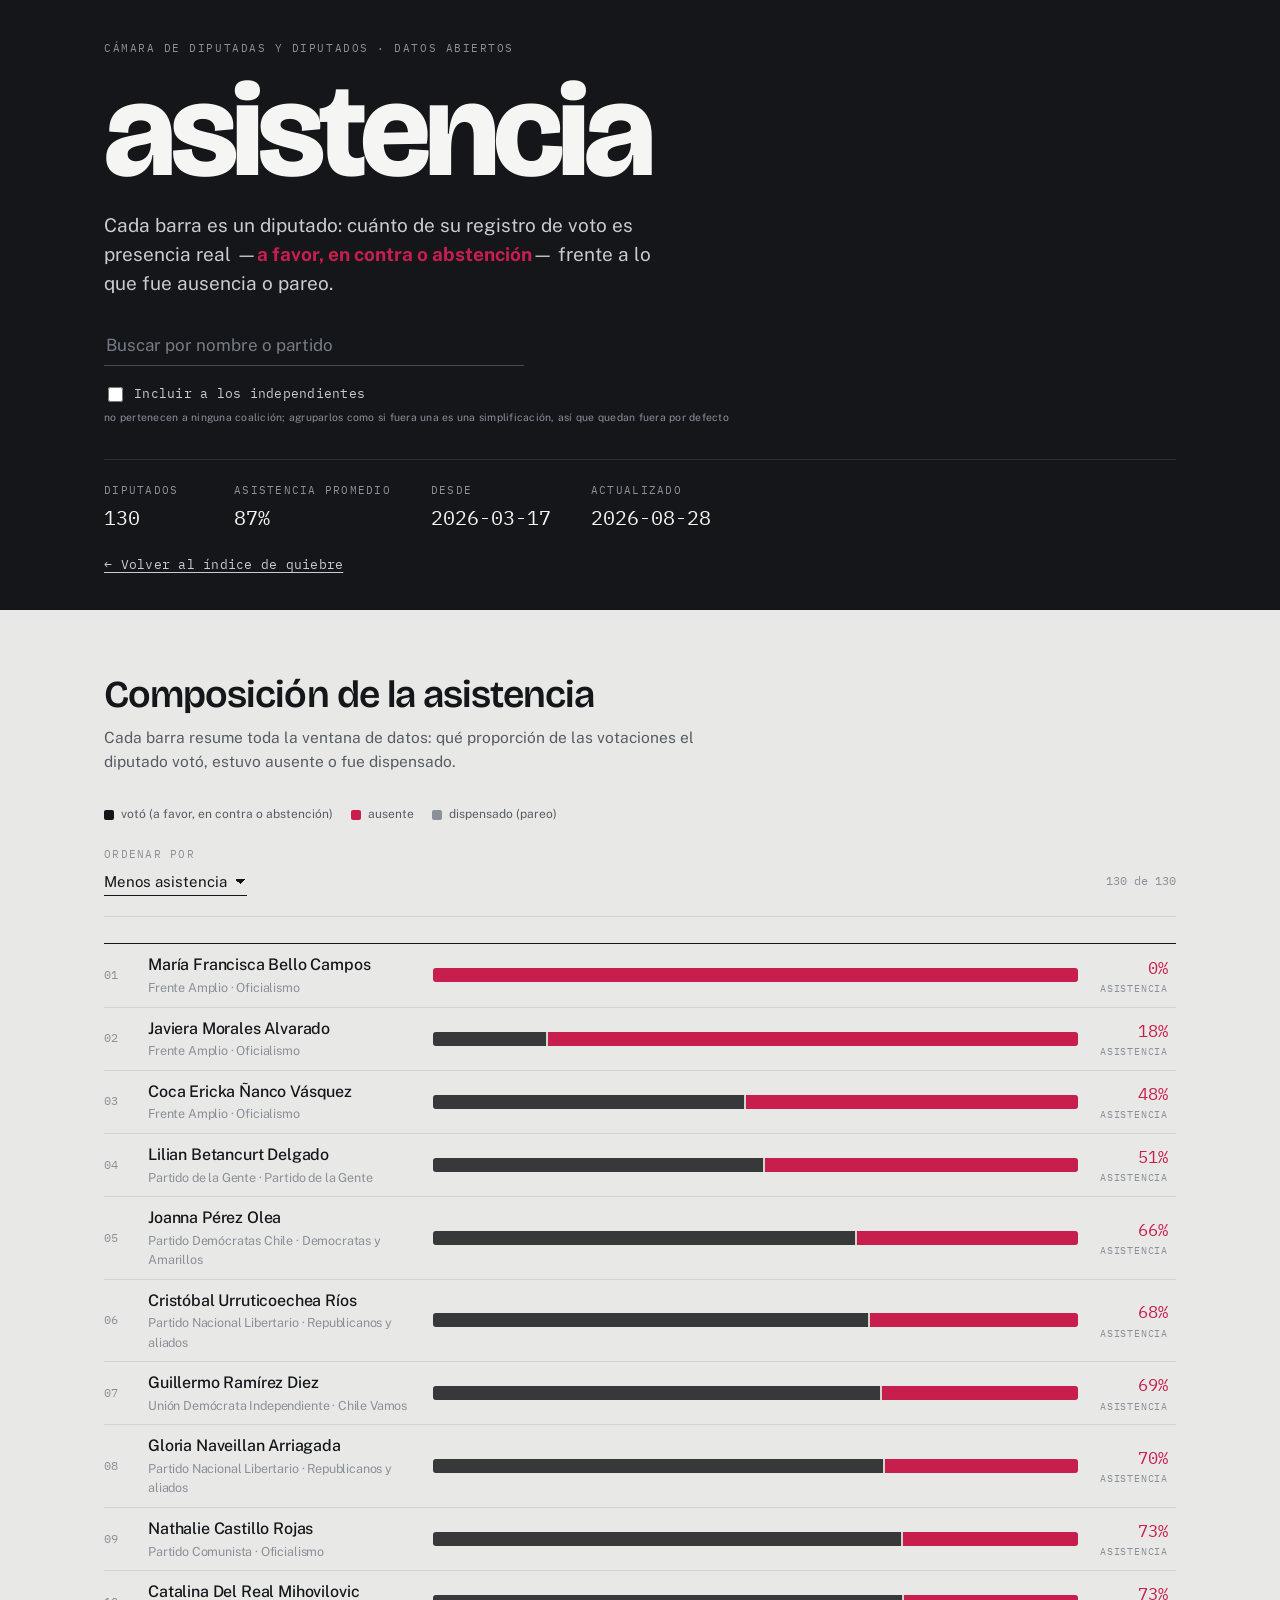
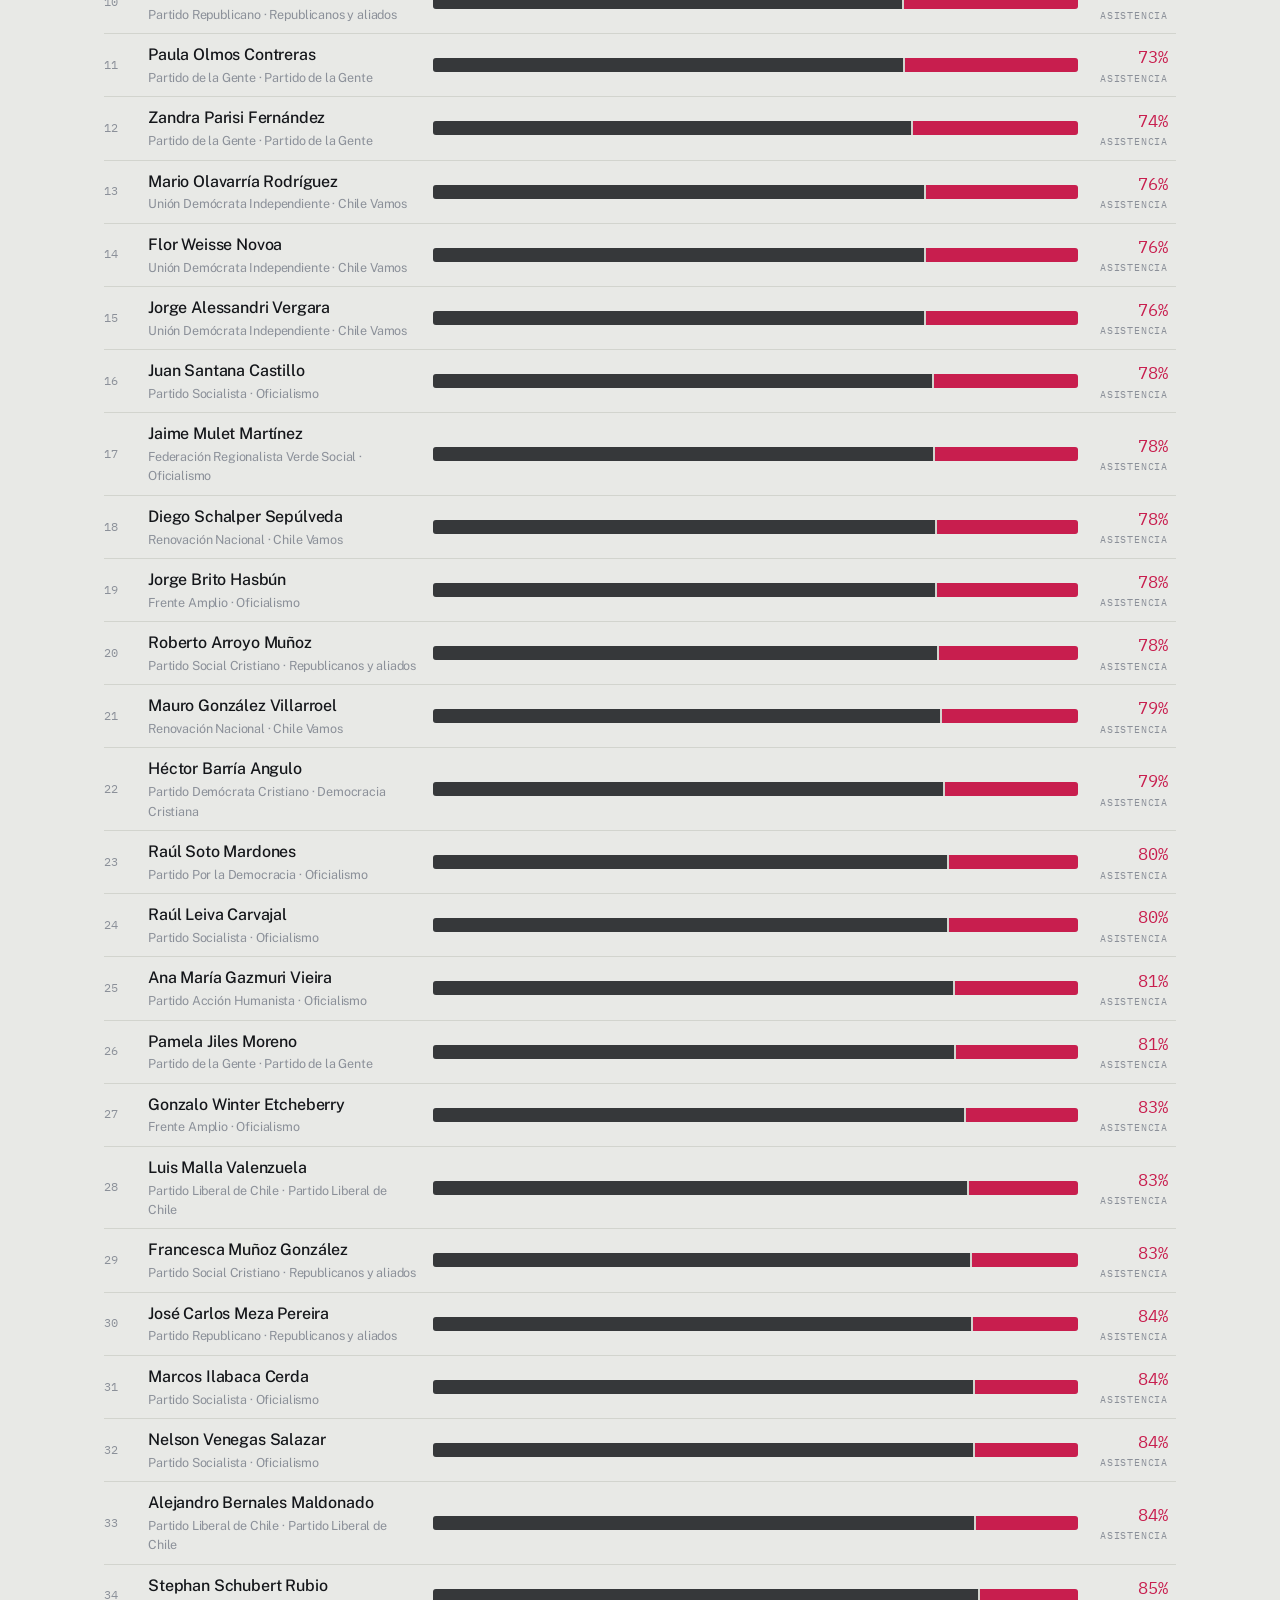
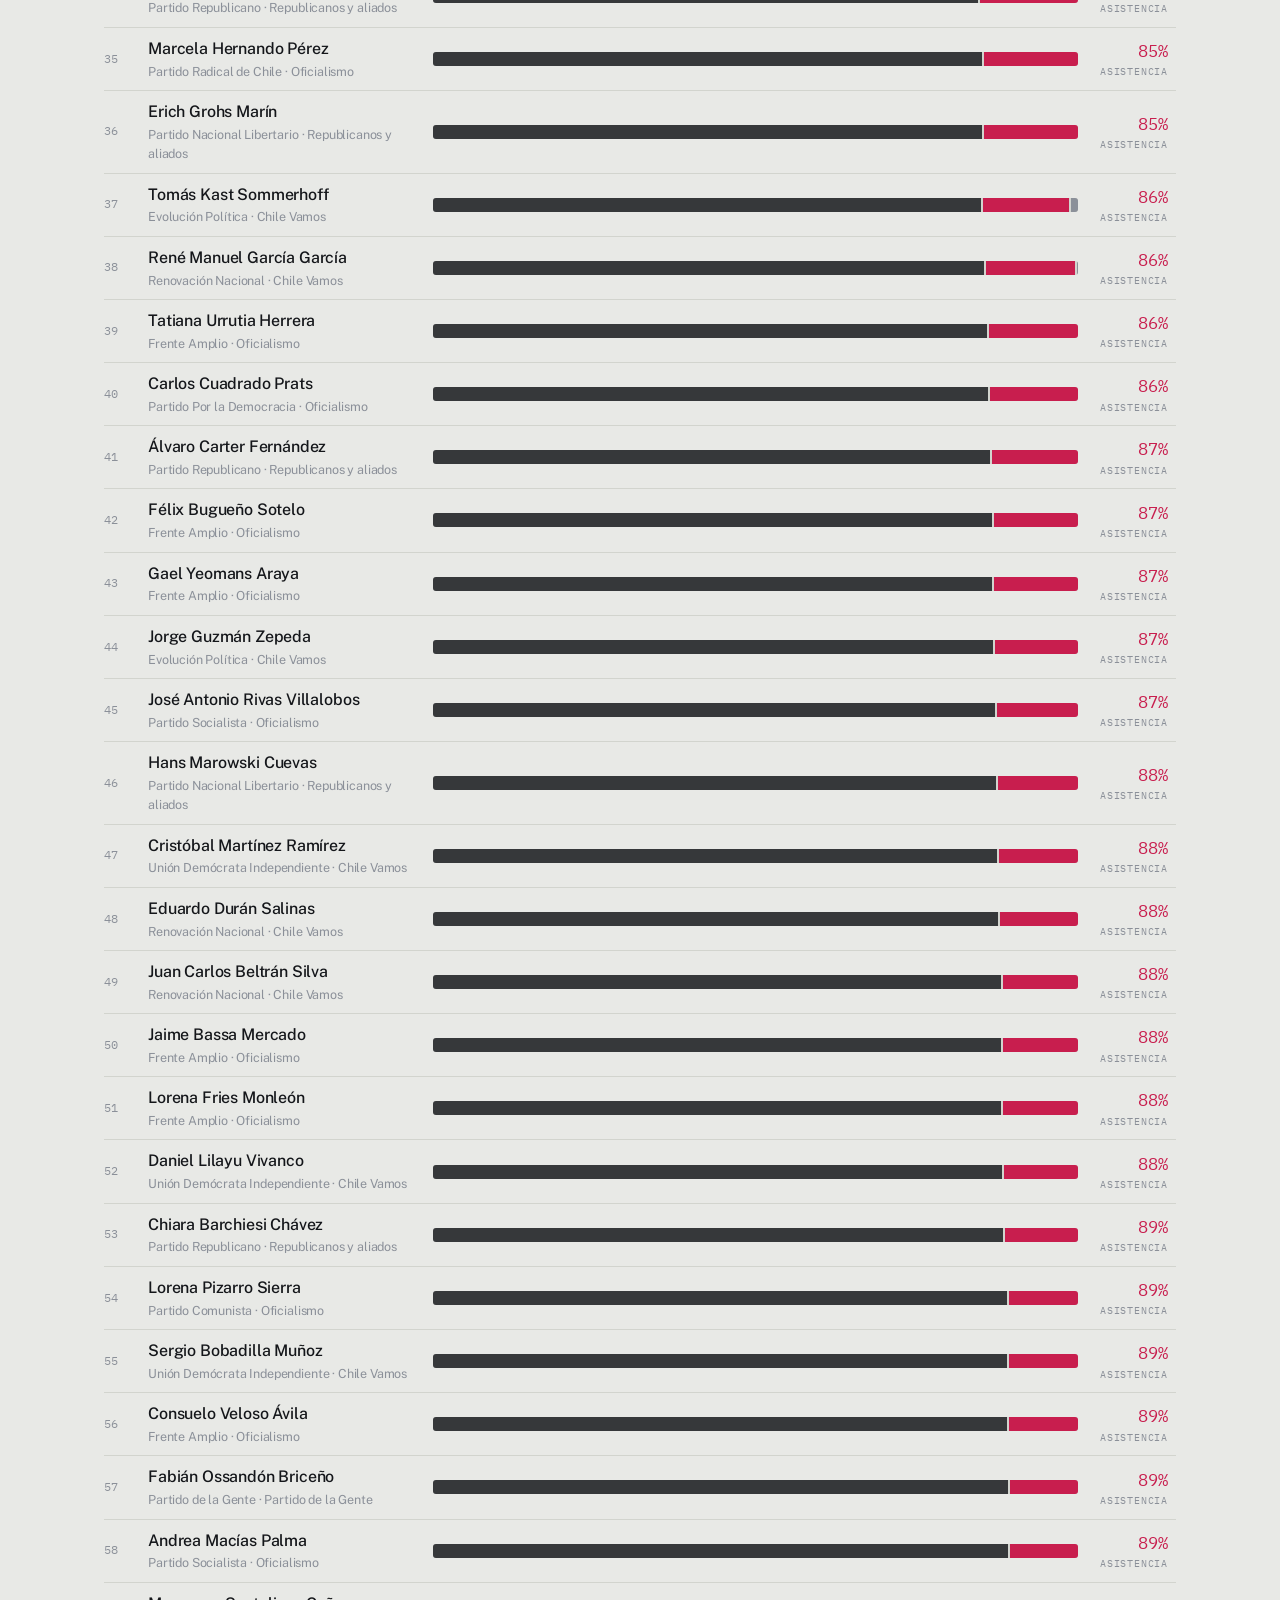
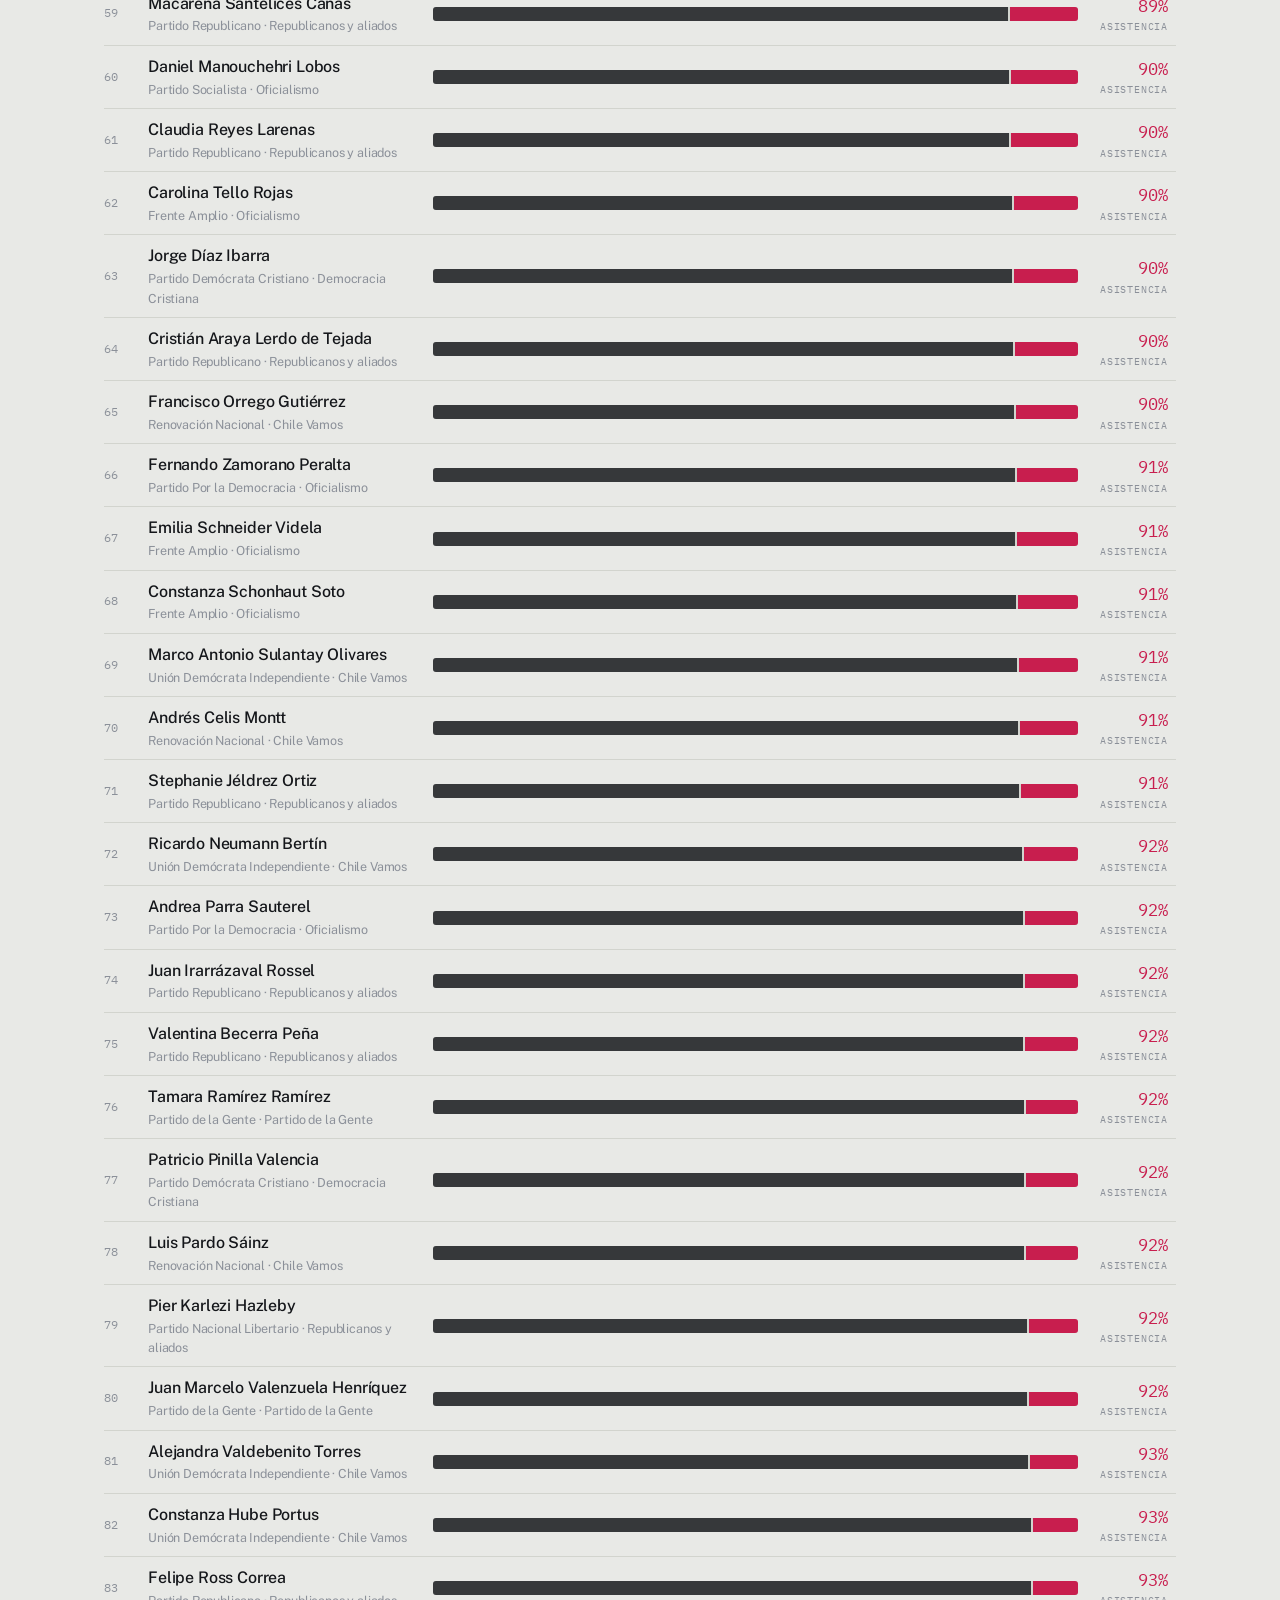
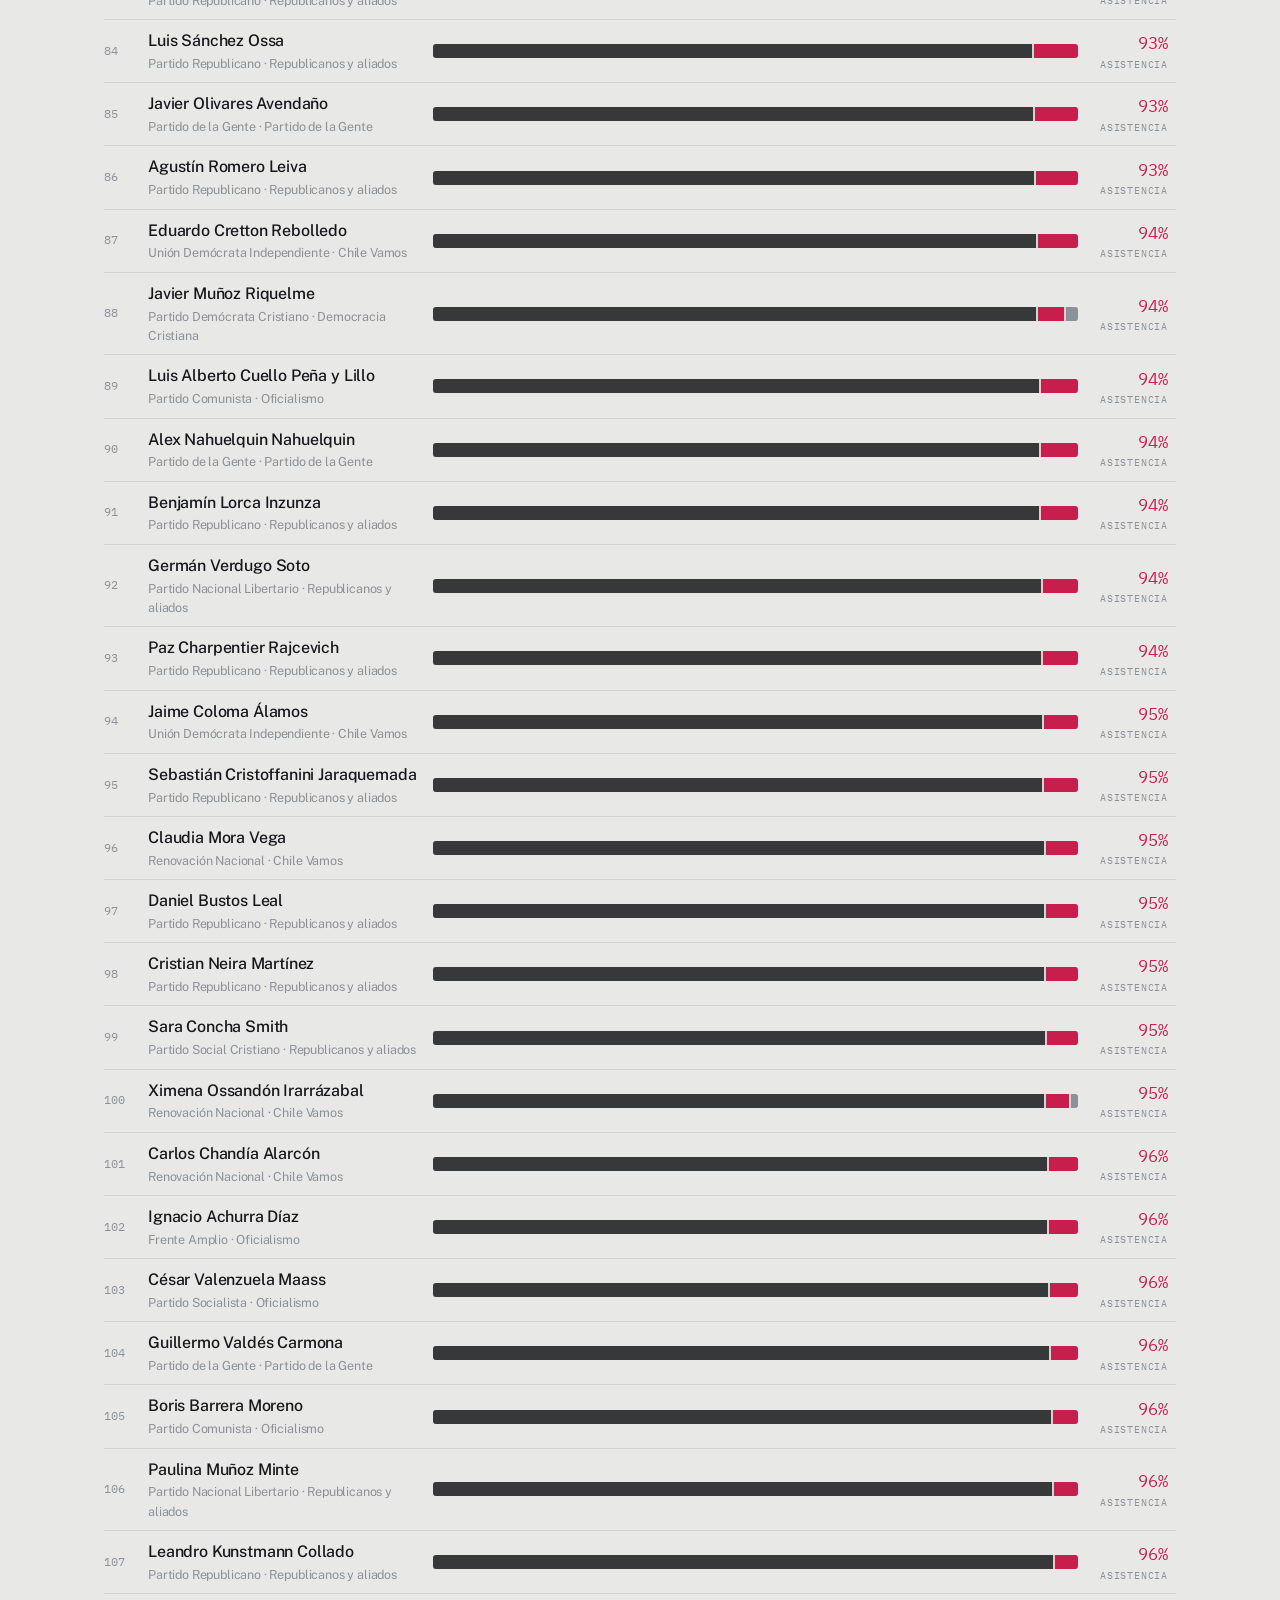
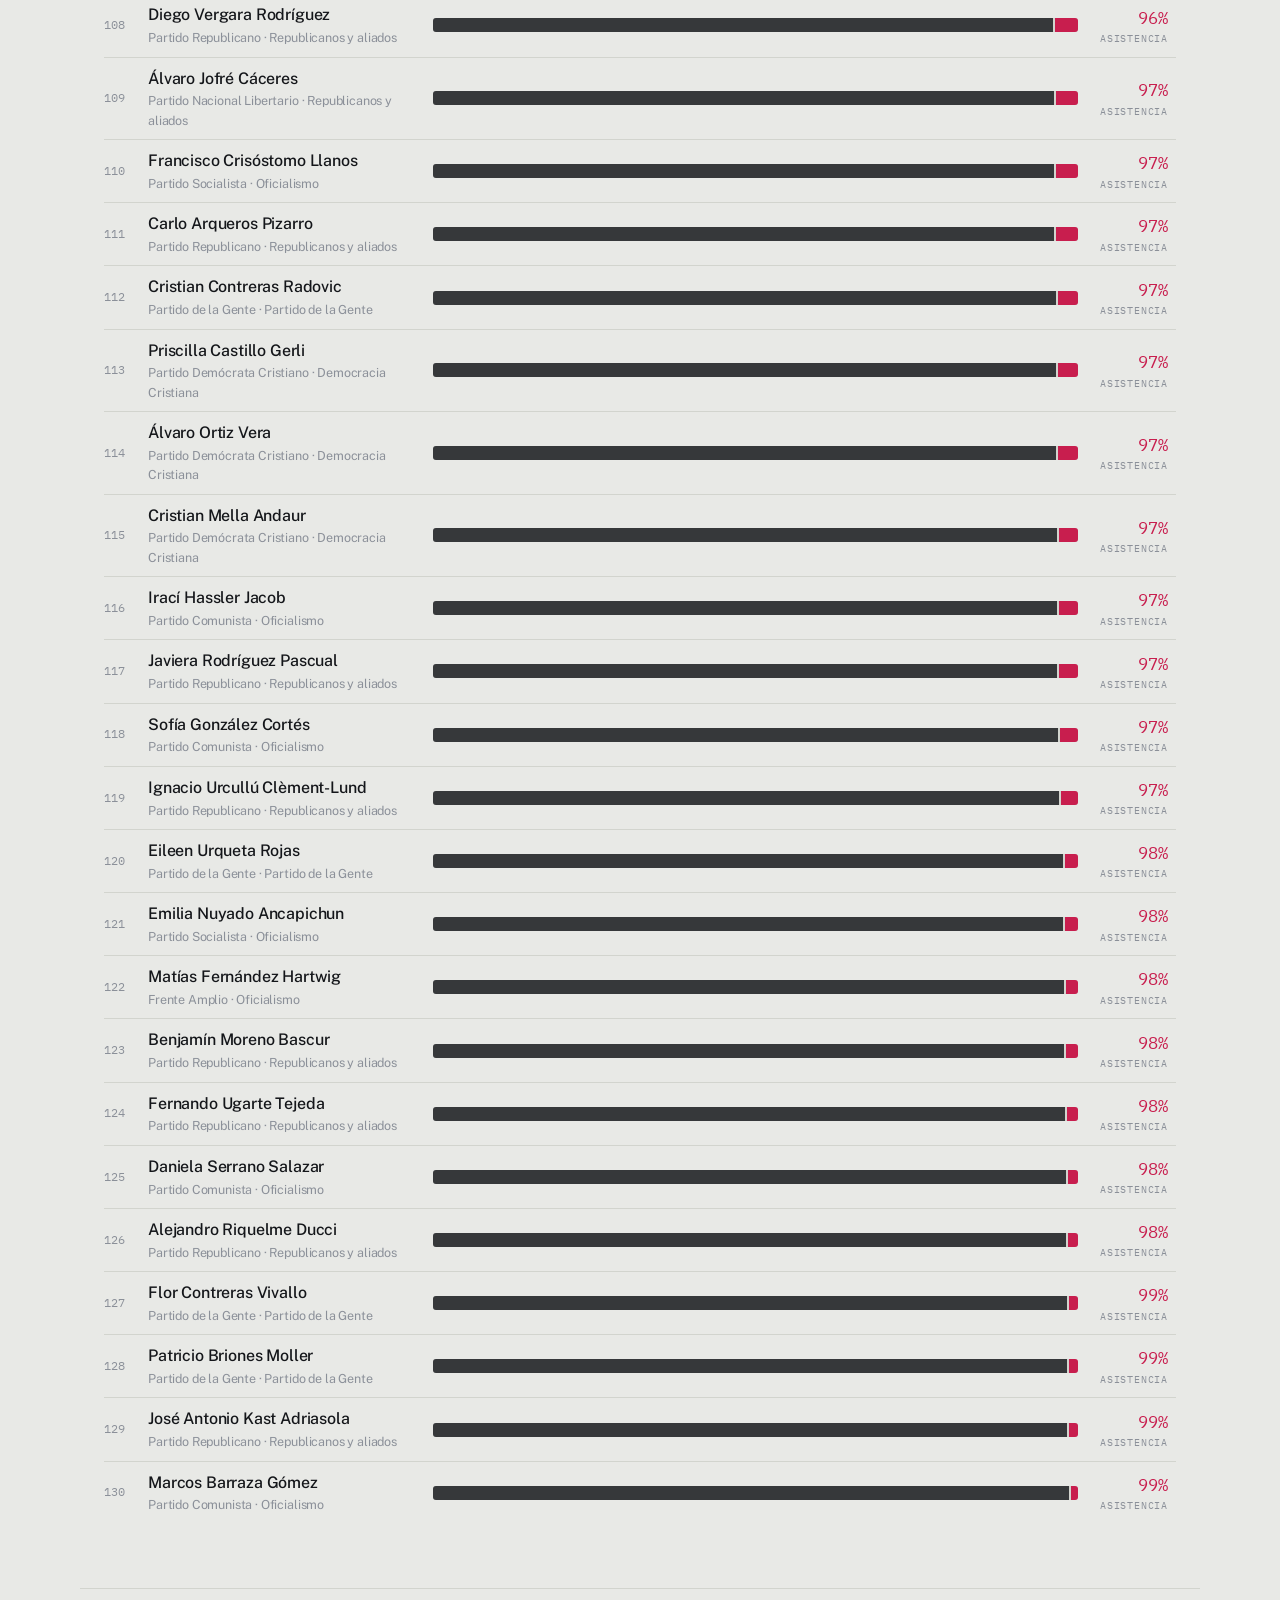
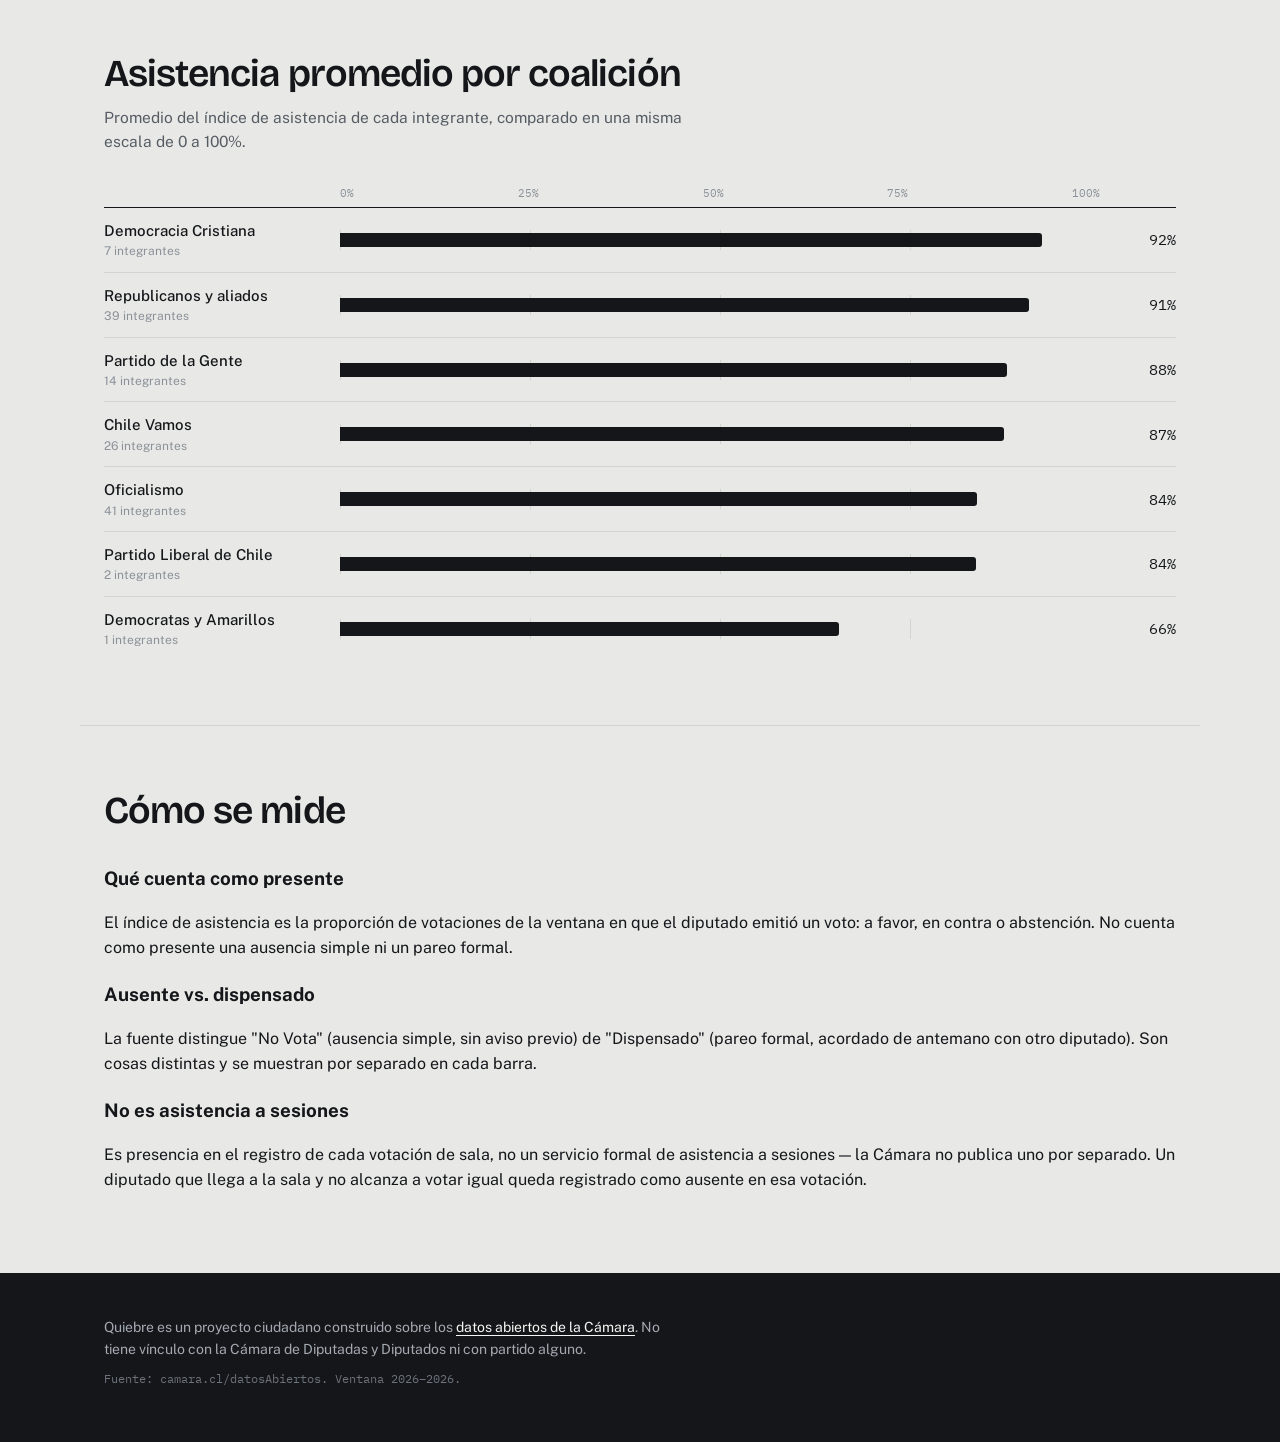
==== docs/asistencia.html @ 31456f3b "Mover la asistencia a su propia pagina, con graficos de barra El ranking y el comparativo de asisten" ====
<!doctype html>
<html lang="es-CL">
<head>
<meta charset="utf-8">
<meta name="viewport" content="width=device-width, initial-scale=1, viewport-fit=cover">
<title>Asistencia · Quiebre</title>
<meta name="description" content="Cuántas veces vota cada diputado de la Cámara de Diputadas y Diputados de Chile frente a cuántas está ausente o dispensado, y cómo se compara esa asistencia entre coaliciones.">
<link rel="preconnect" href="https://fonts.googleapis.com">
<link rel="preconnect" href="https://fonts.gstatic.com" crossorigin>
<link href="https://fonts.googleapis.com/css2?family=Bricolage+Grotesque:opsz,wght@12..96,600;12..96,800&family=Public+Sans:ital,wght@0,400;0,500;0,700;1,400&family=IBM+Plex+Mono:wght@400;500&display=swap" rel="stylesheet">
<link rel="stylesheet" href="styles.css">
</head>
<body>

<a class="saltar" href="#composicion">Saltar al detalle</a>

<header class="cabecera">
  <div class="envoltura">
    <p class="eyebrow">Cámara de Diputadas y Diputados · datos abiertos</p>
    <h1 class="marca">Asistencia</h1>
    <p class="tesis">Cada barra es un diputado: cuánto de su registro de voto es presencia real
      —<span class="resalte">a favor, en contra o abstención</span>— frente a lo que fue
      ausencia o pareo.</p>

    <div class="buscador">
      <label class="oculto" for="buscar">Buscar un diputado</label>
      <input id="buscar" type="search" placeholder="Buscar por nombre o partido" autocomplete="off">
    </div>

    <label class="incluir-independientes">
      <input type="checkbox" id="incluir-independientes">
      Incluir a los independientes
      <small>no pertenecen a ninguna coalición; agruparlos como si fuera una es una simplificación, así que quedan fuera por defecto</small>
    </label>

    <dl class="marcador" id="marcador"></dl>

    <p class="ver-tambien"><a href="index.html">← Volver al índice de quiebre</a></p>
  </div>
</header>

<main>
  <section class="envoltura seccion" id="composicion">
    <div class="titulo-seccion">
      <h2>Composición de la asistencia</h2>
      <p class="bajada" id="bajada-composicion"></p>
    </div>

    <p class="leyenda leyenda-cuadros">
      <span><i class="cuadro" style="background:var(--tinta)"></i> votó (a favor, en contra o abstención)</span>
      <span><i class="cuadro" style="background:var(--quiebre)"></i> ausente</span>
      <span><i class="cuadro" style="background:var(--tinta-3)"></i> dispensado (pareo)</span>
    </p>

    <div class="controles">
      <label>Ordenar por
        <select id="orden">
          <option value="asistencia-asc">Menos asistencia</option>
          <option value="asistencia-desc">Más asistencia</option>
          <option value="nombre">Nombre</option>
          <option value="coalicion">Coalición</option>
        </select>
      </label>
      <p class="conteo" id="conteo"></p>
    </div>

    <div class="stack-lista" id="stack-lista"></div>
  </section>

  <section class="envoltura seccion" id="coaliciones">
    <div class="titulo-seccion">
      <h2>Asistencia promedio por coalición</h2>
      <p class="bajada">Promedio del índice de asistencia de cada integrante, comparado en una
        misma escala de 0 a 100%.</p>
    </div>
    <div class="chart-comparativo" id="chart-coaliciones"></div>
  </section>

  <section class="envoltura seccion" id="metodo-asistencia">
    <div class="titulo-seccion">
      <h2>Cómo se mide</h2>
    </div>
    <div class="metodo-grilla">
      <article>
        <h3>Qué cuenta como presente</h3>
        <p>El índice de asistencia es la proporción de votaciones de la ventana en que el diputado
          emitió un voto: a favor, en contra o abstención. No cuenta como presente una ausencia
          simple ni un pareo formal.</p>
      </article>
      <article>
        <h3>Ausente vs. dispensado</h3>
        <p>La fuente distingue "No Vota" (ausencia simple, sin aviso previo) de "Dispensado"
          (pareo formal, acordado de antemano con otro diputado). Son cosas distintas y se
          muestran por separado en cada barra.</p>
      </article>
      <article>
        <h3>No es asistencia a sesiones</h3>
        <p>Es presencia en el registro de cada votación de sala, no un servicio formal de
          asistencia a sesiones — la Cámara no publica uno por separado. Un diputado que llega
          a la sala y no alcanza a votar igual queda registrado como ausente en esa votación.</p>
      </article>
    </div>
  </section>
</main>

<footer class="pie">
  <div class="envoltura">
    <p>Quiebre es un proyecto ciudadano construido sobre los
      <a href="https://www.camara.cl/transparencia/datosAbiertos.aspx">datos abiertos de la Cámara</a>.
      No tiene vínculo con la Cámara de Diputadas y Diputados ni con partido alguno.</p>
    <p class="pie-meta" id="pie-meta"></p>
  </div>
</footer>

<script src="asistencia.js"></script>
</body>
</html>
---- docs/styles.css ----
/* Quiebre — tinta sobre papel, un solo color para el desacuerdo. */

:root {
  --papel: #e8e9e6;
  --panel: #f5f6f3;
  --tinta: #14161a;
  --tinta-2: #565c64;
  --tinta-3: #8b9099;
  --linea: #d2d4ce;
  --quiebre: #c81e4e;
  --quiebre-suave: rgba(200, 30, 78, 0.10);

  --display: "Bricolage Grotesque", "Helvetica Neue", sans-serif;
  --texto: "Public Sans", system-ui, -apple-system, sans-serif;
  --dato: "IBM Plex Mono", ui-monospace, monospace;

  --ancho: 1120px;
  --radio: 3px;
}

* { box-sizing: border-box; }

html { -webkit-text-size-adjust: 100%; }

body {
  margin: 0;
  background: var(--papel);
  color: var(--tinta);
  font-family: var(--texto);
  font-size: 16px;
  line-height: 1.55;
  font-feature-settings: "tnum" 0;
}

a { color: inherit; text-decoration-thickness: 1px; text-underline-offset: 3px; }
a:hover { color: var(--quiebre); }

:focus-visible {
  outline: 2px solid var(--quiebre);
  outline-offset: 3px;
}

.oculto {
  position: absolute; width: 1px; height: 1px;
  overflow: hidden; clip: rect(0 0 0 0); white-space: nowrap;
}

.saltar {
  position: absolute; left: -9999px; top: 0;
  background: var(--tinta); color: var(--papel); padding: 12px 18px; z-index: 20;
}
.saltar:focus { left: 0; }

.envoltura {
  max-width: var(--ancho);
  margin: 0 auto;
  padding: 0 24px;
}

/* ------------------------------------------------------------- cabecera */

.cabecera {
  background: var(--tinta);
  color: var(--panel);
  padding: 40px 0 34px;
  border-bottom: 1px solid var(--tinta);
}

.eyebrow {
  font-family: var(--dato);
  font-size: 11px;
  letter-spacing: 0.14em;
  text-transform: uppercase;
  color: var(--tinta-3);
  margin: 0 0 18px;
}

.marca {
  font-family: var(--display);
  font-weight: 800;
  font-size: clamp(56px, 13vw, 132px);
  line-height: 0.86;
  letter-spacing: -0.045em;
  margin: 0;
  text-transform: lowercase;
}

.tesis {
  max-width: 46ch;
  margin: 22px 0 0;
  font-size: clamp(16px, 2.2vw, 19px);
  color: #c9ccd2;
}
.resalte { color: var(--quiebre); font-weight: 700; }

.buscador { margin-top: 26px; max-width: 420px; }

.buscador input {
  width: 100%;
  background: transparent;
  border: 0;
  border-bottom: 1.5px solid #454b54;
  color: var(--panel);
  font-family: var(--texto);
  font-size: 17px;
  padding: 10px 2px;
  border-radius: 0;
}
.buscador input::placeholder { color: #767c85; }
.buscador input:focus { border-bottom-color: var(--quiebre); outline: none; }

.incluir-independientes {
  display: flex;
  flex-wrap: wrap;
  align-items: baseline;
  gap: 4px 8px;
  margin-top: 18px;
  font-family: var(--dato);
  font-size: 12.5px;
  letter-spacing: 0.02em;
  color: #c9ccd2;
  cursor: pointer;
}
.incluir-independientes input {
  accent-color: var(--quiebre);
  width: 15px;
  height: 15px;
  cursor: pointer;
  align-self: center;
}
.incluir-independientes small { color: var(--tinta-3); font-family: var(--texto); flex-basis: 100%; }

.marcador {
  display: flex;
  flex-wrap: wrap;
  gap: 8px 40px;
  margin: 34px 0 0;
  padding-top: 22px;
  border-top: 1px solid #2b2f36;
}
.marcador div { min-width: 90px; }
.marcador dt {
  font-family: var(--dato);
  font-size: 10.5px;
  letter-spacing: 0.12em;
  text-transform: uppercase;
  color: var(--tinta-3);
}
.marcador dd {
  margin: 4px 0 0;
  font-family: var(--dato);
  font-size: 20px;
  font-variant-numeric: tabular-nums;
}

.ver-tambien {
  margin: 22px 0 0;
  font-family: var(--dato);
  font-size: 12.5px;
  letter-spacing: 0.02em;
}
.ver-tambien a { color: #c9ccd2; }
.ver-tambien a:hover { color: var(--quiebre); }

/* --------------------------------------------------------------- aviso */

.aviso {
  background: var(--quiebre-suave);
  border-bottom: 1px solid rgba(200, 30, 78, 0.3);
  color: #8d1338;
  font-size: 14px;
  padding: 12px 24px;
  text-align: center;
}

/* ------------------------------------------------------------ secciones */

.seccion { padding: 64px 24px; border-bottom: 1px solid var(--linea); }
.seccion:last-of-type { border-bottom: 0; }

.titulo-seccion { margin-bottom: 32px; max-width: 62ch; }

.titulo-seccion h2 {
  font-family: var(--display);
  font-weight: 600;
  font-size: clamp(26px, 4vw, 38px);
  letter-spacing: -0.025em;
  line-height: 1.1;
  margin: 0;
}

.bajada { color: var(--tinta-2); margin: 10px 0 0; font-size: 15.5px; }

/* -------------------------------------------------------- lista de tiras */

.lista-tiras { list-style: none; margin: 0; padding: 0; }

.fila {
  display: grid;
  grid-template-columns: 30px minmax(180px, 1.3fr) minmax(120px, 0.9fr) minmax(160px, 2.4fr) 74px;
  align-items: center;
  gap: 18px;
  width: 100%;
  padding: 13px 8px 13px 0;
  border: 0;
  border-top: 1px solid var(--linea);
  background: transparent;
  text-align: left;
  font: inherit;
  color: inherit;
  cursor: pointer;
  transition: background 0.14s ease;
}
.fila:hover, .fila:focus-visible { background: var(--panel); }
.lista-tiras li:first-child .fila { border-top: 1px solid var(--tinta); }

.puesto {
  font-family: var(--dato);
  font-size: 12px;
  color: var(--tinta-3);
  font-variant-numeric: tabular-nums;
}

.nombre { font-weight: 500; letter-spacing: -0.01em; }
.nombre small { display: block; font-weight: 400; font-size: 12.5px; color: var(--tinta-3); }

.grupo { font-size: 13.5px; color: var(--tinta-2); }
.grupo b { display: block; font-weight: 500; color: var(--tinta); font-size: 14px; }

.celda-tira { min-width: 0; }

.indice {
  font-family: var(--dato);
  font-size: 17px;
  font-variant-numeric: tabular-nums;
  text-align: right;
  color: var(--quiebre);
}
.indice small { display: block; font-size: 10px; color: var(--tinta-3); letter-spacing: 0.08em; }

/* tiras svg */
.tira { display: block; width: 100%; height: 26px; }
.tira .ausente { stroke: var(--tinta-3); stroke-width: 1; opacity: 0.35; }
.tira .alineado { stroke: var(--tinta); stroke-width: 1.6; opacity: 0.5; }
.tira .abstencion { stroke: var(--tinta-2); stroke-width: 1.6; opacity: 0.35; }
.tira .marca-quiebre { stroke: var(--quiebre); stroke-width: 1.8; }

/* ---------------------------------------------------- barras apiladas */

.leyenda.leyenda-cuadros { margin: 0 0 22px; }
.leyenda-cuadros .cuadro { width: 10px; height: 10px; border-radius: 2px; }

.stack-lista { display: grid; }

.stack-fila {
  display: grid;
  grid-template-columns: 28px minmax(160px, 1fr) minmax(200px, 2.4fr) 74px;
  align-items: center;
  gap: 16px;
  width: 100%;
  padding: 9px 8px 9px 0;
  border: 0;
  border-top: 1px solid var(--linea);
  background: transparent;
  text-align: left;
  font: inherit;
  color: inherit;
  cursor: pointer;
  transition: background 0.14s ease;
}
.stack-fila:hover, .stack-fila:focus-visible { background: var(--panel); }
.stack-lista .stack-fila:first-child { border-top: 1px solid var(--tinta); }

.stack {
  display: flex;
  gap: 2px;
  height: 14px;
  border-radius: var(--radio);
  overflow: hidden;
  background: var(--linea);
}
.stack .seg { display: block; height: 100%; flex-shrink: 0; }
.seg-presente { background: var(--tinta); opacity: 0.82; }
.seg-ausente { background: var(--quiebre); }
.seg-dispensado { background: var(--tinta-3); }

/* ------------------------------------------------ chart comparativo */

.chart-comparativo { display: grid; }

.chart-fila {
  display: grid;
  grid-template-columns: minmax(140px, 220px) 1fr 60px;
  align-items: center;
  gap: 16px;
  padding: 11px 0;
  border-top: 1px solid var(--linea);
}
.chart-fila:nth-child(2) { border-top: 1px solid var(--tinta); }
.chart-eje { padding-top: 0; border-top: 0 !important; padding-bottom: 6px; }

.chart-etiqueta { font-weight: 500; font-size: 15px; }
.chart-etiqueta small { display: block; font-weight: 400; font-size: 12px; color: var(--tinta-3); }

.chart-pista {
  position: relative;
  height: 20px;
  background-image: repeating-linear-gradient(
    to right, var(--linea) 0, var(--linea) 1px, transparent 1px, transparent 25%
  );
}
.chart-barra {
  position: absolute; left: 0; top: 3px; bottom: 3px;
  background: var(--tinta); border-radius: 0 var(--radio) var(--radio) 0;
}
.chart-pista-eje {
  height: auto; background-image: none;
  display: flex; justify-content: space-between;
  font-family: var(--dato); font-size: 10.5px; color: var(--tinta-3);
}

.chart-val {
  font-family: var(--dato); font-size: 15px; text-align: right;
  font-variant-numeric: tabular-nums;
}

/* -------------------------------------------------------------- barras */

.barras { display: grid; gap: 2px; }

.barra {
  display: grid;
  grid-template-columns: minmax(140px, 220px) 1fr 68px;
  align-items: center;
  gap: 16px;
  padding: 11px 0;
  border-top: 1px solid var(--linea);
}
.barra:first-child { border-top: 1px solid var(--tinta); }
.barra .nom { font-weight: 500; font-size: 15px; }
.barra .nom small { display: block; font-weight: 400; font-size: 12px; color: var(--tinta-3); }
.barra .pista { height: 8px; background: #dcded8; border-radius: 99px; overflow: hidden; }
.barra .relleno { height: 100%; background: var(--tinta); border-radius: 99px; }
.barra .val {
  font-family: var(--dato); font-size: 15px; text-align: right;
  font-variant-numeric: tabular-nums;
}

/* ------------------------------------------------------------ controles */

.controles {
  display: flex;
  flex-wrap: wrap;
  align-items: flex-end;
  gap: 20px;
  margin-bottom: 26px;
  padding-bottom: 20px;
  border-bottom: 1px solid var(--linea);
}
.controles label {
  display: flex; flex-direction: column; gap: 6px;
  font-family: var(--dato); font-size: 10.5px;
  letter-spacing: 0.12em; text-transform: uppercase; color: var(--tinta-3);
}
.controles select {
  font-family: var(--texto); font-size: 15px; color: var(--tinta);
  background: transparent; border: 0; border-bottom: 1.5px solid var(--tinta);
  padding: 5px 20px 5px 0; border-radius: 0;
  appearance: none;
  background-image: linear-gradient(45deg, transparent 50%, var(--tinta) 50%),
                    linear-gradient(135deg, var(--tinta) 50%, transparent 50%);
  background-position: right 7px center, right 2px center;
  background-size: 5px 5px, 5px 5px;
  background-repeat: no-repeat;
}
.conteo {
  margin: 0 0 6px auto;
  font-family: var(--dato); font-size: 12px; color: var(--tinta-3);
  font-variant-numeric: tabular-nums;
}

.vacio { padding: 48px 0; color: var(--tinta-2); }

/* ----------------------------------------------------------------- ficha */

.ficha {
  border: 0;
  padding: 0;
  width: min(760px, 94vw);
  max-height: 88vh;
  background: var(--panel);
  color: var(--tinta);
  border-radius: var(--radio);
  box-shadow: 0 30px 80px rgba(20, 22, 26, 0.34);
}
.ficha::backdrop { background: rgba(20, 22, 26, 0.55); }

.cerrar {
  position: sticky; top: 0; float: right;
  margin: 12px 12px 0 0;
  background: transparent; border: 1px solid var(--linea); color: var(--tinta-2);
  font-family: var(--dato); font-size: 11px; letter-spacing: 0.1em; text-transform: uppercase;
  padding: 7px 12px; border-radius: 99px; cursor: pointer; z-index: 2;
}
.cerrar:hover { border-color: var(--quiebre); color: var(--quiebre); }

.ficha-encabezado { padding: 30px 30px 22px; }
.ficha-encabezado h3 {
  font-family: var(--display); font-weight: 600;
  font-size: clamp(24px, 4vw, 33px); letter-spacing: -0.025em;
  margin: 4px 0 6px; line-height: 1.08; max-width: 20ch;
}
.ficha-encabezado .grupo { font-size: 14.5px; }

.cifras {
  display: grid; grid-template-columns: repeat(auto-fit, minmax(126px, 1fr));
  gap: 1px; background: var(--linea);
  border-top: 1px solid var(--linea); border-bottom: 1px solid var(--linea);
}
.cifra { background: var(--panel); padding: 18px 20px; }
.cifra dt {
  font-family: var(--dato); font-size: 10px; letter-spacing: 0.12em;
  text-transform: uppercase; color: var(--tinta-3);
}
.cifra dd {
  margin: 6px 0 0; font-family: var(--dato); font-size: 24px;
  font-variant-numeric: tabular-nums;
}
.cifra.destacada dd { color: var(--quiebre); }
.cifra p { margin: 4px 0 0; font-size: 12px; color: var(--tinta-2); }

.bloque { padding: 26px 30px; }
.bloque h4 {
  font-family: var(--dato); font-size: 10.5px; letter-spacing: 0.13em;
  text-transform: uppercase; color: var(--tinta-3); margin: 0 0 14px; font-weight: 500;
}

.tira-detalle { height: 46px; }

.leyenda {
  display: flex; flex-wrap: wrap; gap: 6px 18px; margin: 12px 0 0;
  font-size: 12px; color: var(--tinta-2);
}
.leyenda span { display: inline-flex; align-items: center; gap: 7px; }
.leyenda i { width: 2px; height: 14px; display: inline-block; }

.pista-dato {
  min-height: 20px; margin-top: 10px;
  font-family: var(--dato); font-size: 12px; color: var(--tinta-2);
}

.quiebres { list-style: none; margin: 0; padding: 0; }
.quiebres li {
  padding: 12px 0; border-top: 1px solid var(--linea);
  display: grid; grid-template-columns: 82px 1fr; gap: 16px;
}
.quiebres time { font-family: var(--dato); font-size: 12px; color: var(--tinta-3); }
.quiebres p { margin: 0; font-size: 14.5px; }
.quiebres .contraste { margin-top: 5px; font-size: 12.5px; color: var(--tinta-2); }
.quiebres .boletin { font-family: var(--dato); font-size: 11.5px; color: var(--tinta-3); white-space: nowrap; }
.quiebres .contraste b { color: var(--quiebre); font-weight: 500; }

/* ------------------------------------------------------------------ pie */

.pie {
  background: var(--tinta); color: #a4a9b1;
  padding: 44px 0; font-size: 14px;
}
.pie p { max-width: 62ch; margin: 0 0 10px; }
.pie a { color: var(--panel); }
.pie-meta { font-family: var(--dato); font-size: 11.5px; color: #6c727b; }

/* --------------------------------------------------------------- movil */

@media (max-width: 860px) {
  .fila { grid-template-columns: 24px 1fr 66px; gap: 4px 12px; }
  .fila .puesto { grid-area: 1 / 1 / 2 / 2; }
  .fila .nombre { grid-area: 1 / 2 / 2 / 3; }
  .fila .indice { grid-area: 1 / 3 / 2 / 4; }
  .fila .grupo  { grid-area: 2 / 2 / 3 / 4; }
  .fila .celda-tira { grid-area: 3 / 1 / 4 / 4; margin-top: 6px; }
  .barra { grid-template-columns: 1fr 62px; gap: 6px 12px; }
  .barra .nom { grid-area: 1 / 1 / 2 / 2; }
  .barra .val { grid-area: 1 / 2 / 2 / 3; }
  .barra .pista { grid-area: 2 / 1 / 3 / 3; }
  .stack-fila { grid-template-columns: 22px 1fr 60px; gap: 4px 12px; }
  .stack-fila .puesto { grid-area: 1 / 1 / 2 / 2; }
  .stack-fila .nombre { grid-area: 1 / 2 / 2 / 3; }
  .stack-fila .indice { grid-area: 1 / 3 / 2 / 4; }
  .stack-fila .stack { grid-area: 2 / 1 / 3 / 4; margin-top: 6px; }
  .chart-fila { grid-template-columns: 1fr 56px; gap: 4px 12px; }
  .chart-etiqueta { grid-area: 1 / 1 / 2 / 2; }
  .chart-val { grid-area: 1 / 2 / 2 / 3; }
  .chart-pista { grid-area: 2 / 1 / 3 / 3; }
  .chart-eje .chart-pista-eje { grid-area: 1 / 1 / 2 / 3; }
  .seccion { padding: 44px 20px; }
  .envoltura { padding: 0 20px; }
  .quiebres li { grid-template-columns: 1fr; gap: 4px; }
}

@media (prefers-reduced-motion: reduce) {
  * { transition: none !important; animation: none !important; }
}
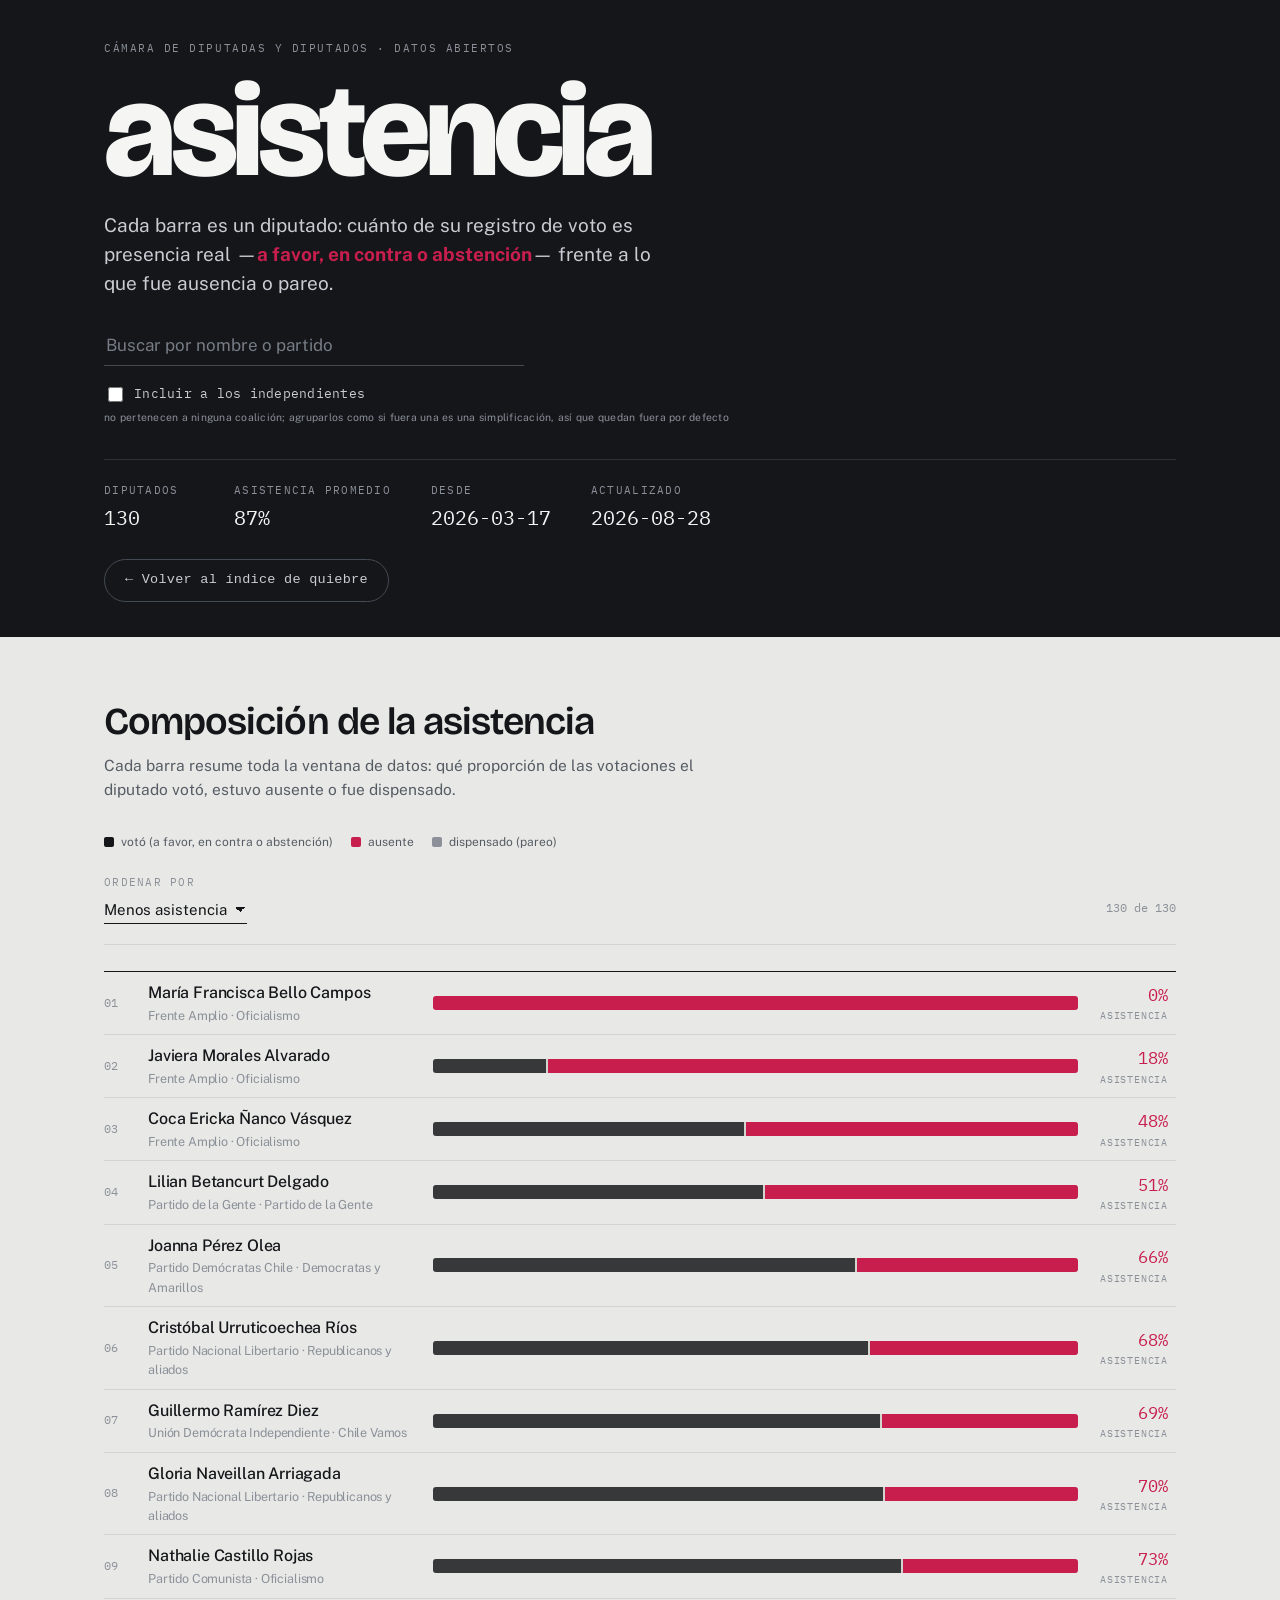
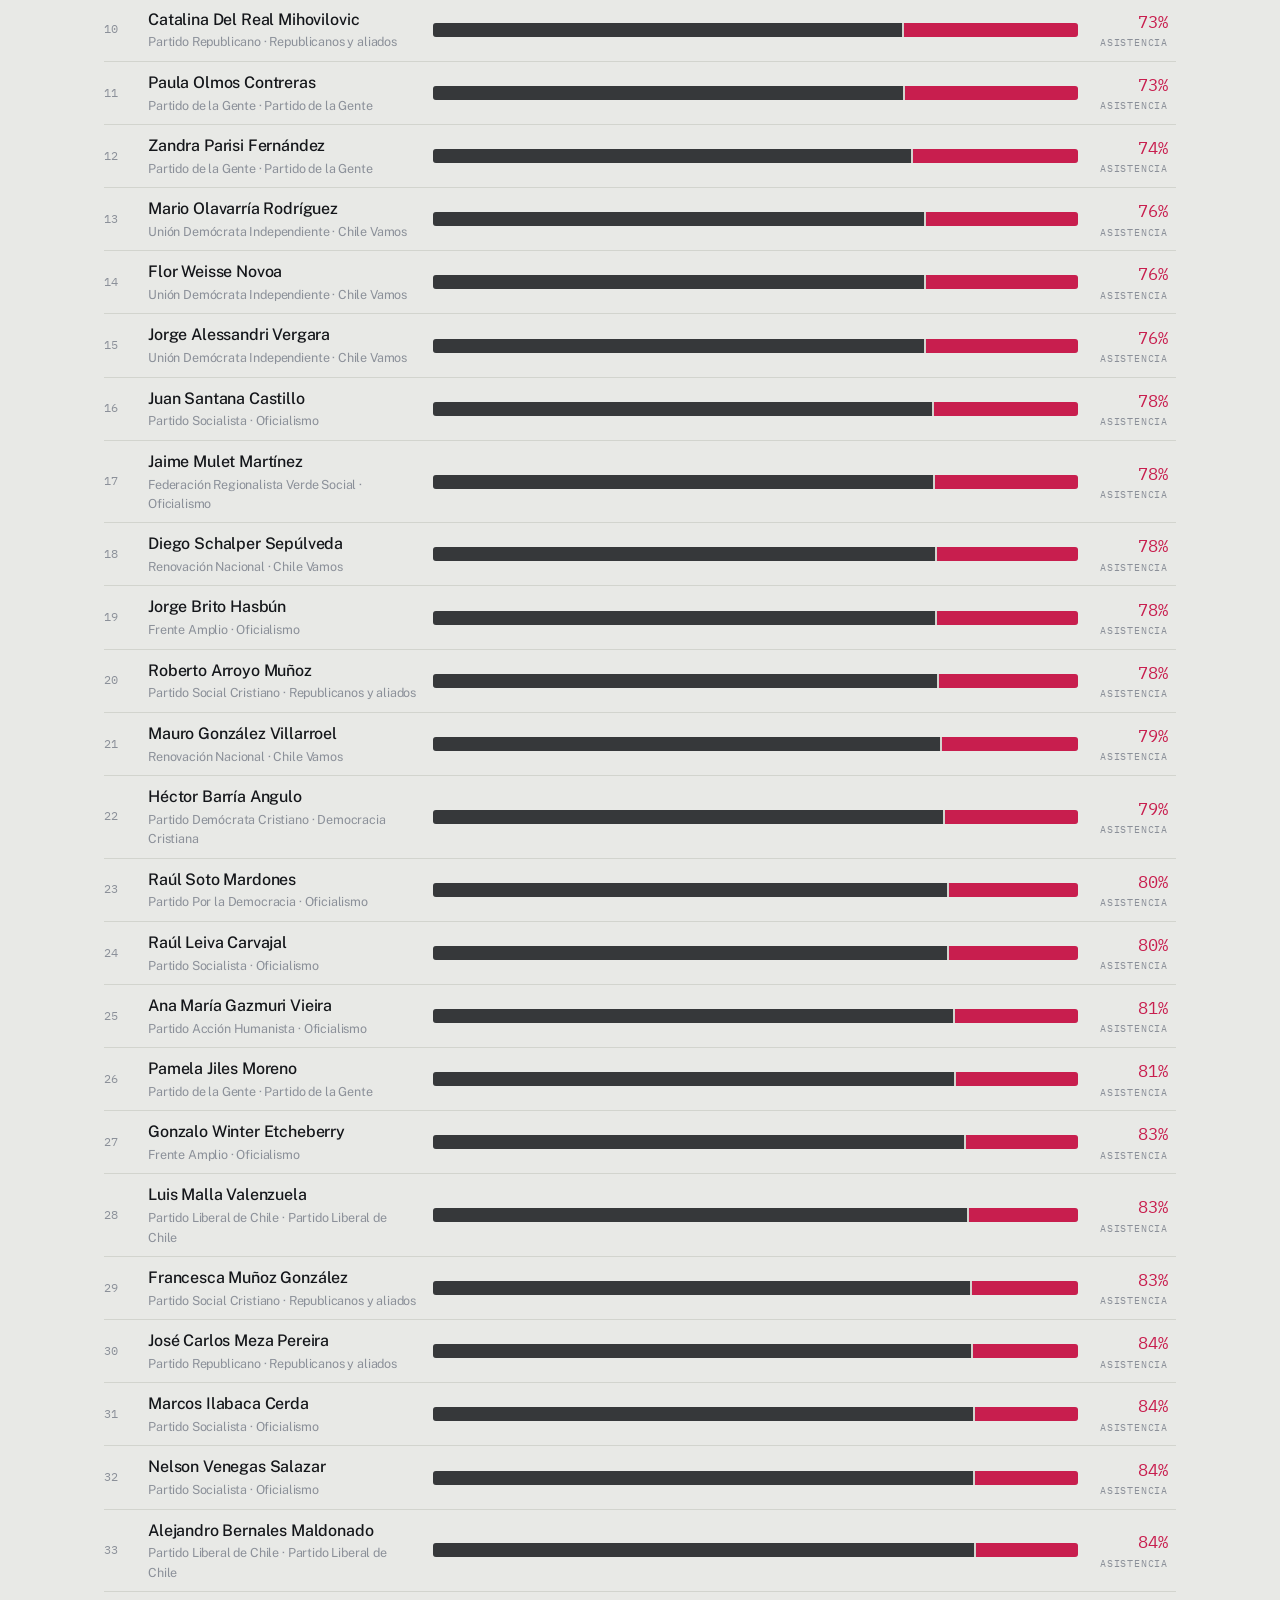
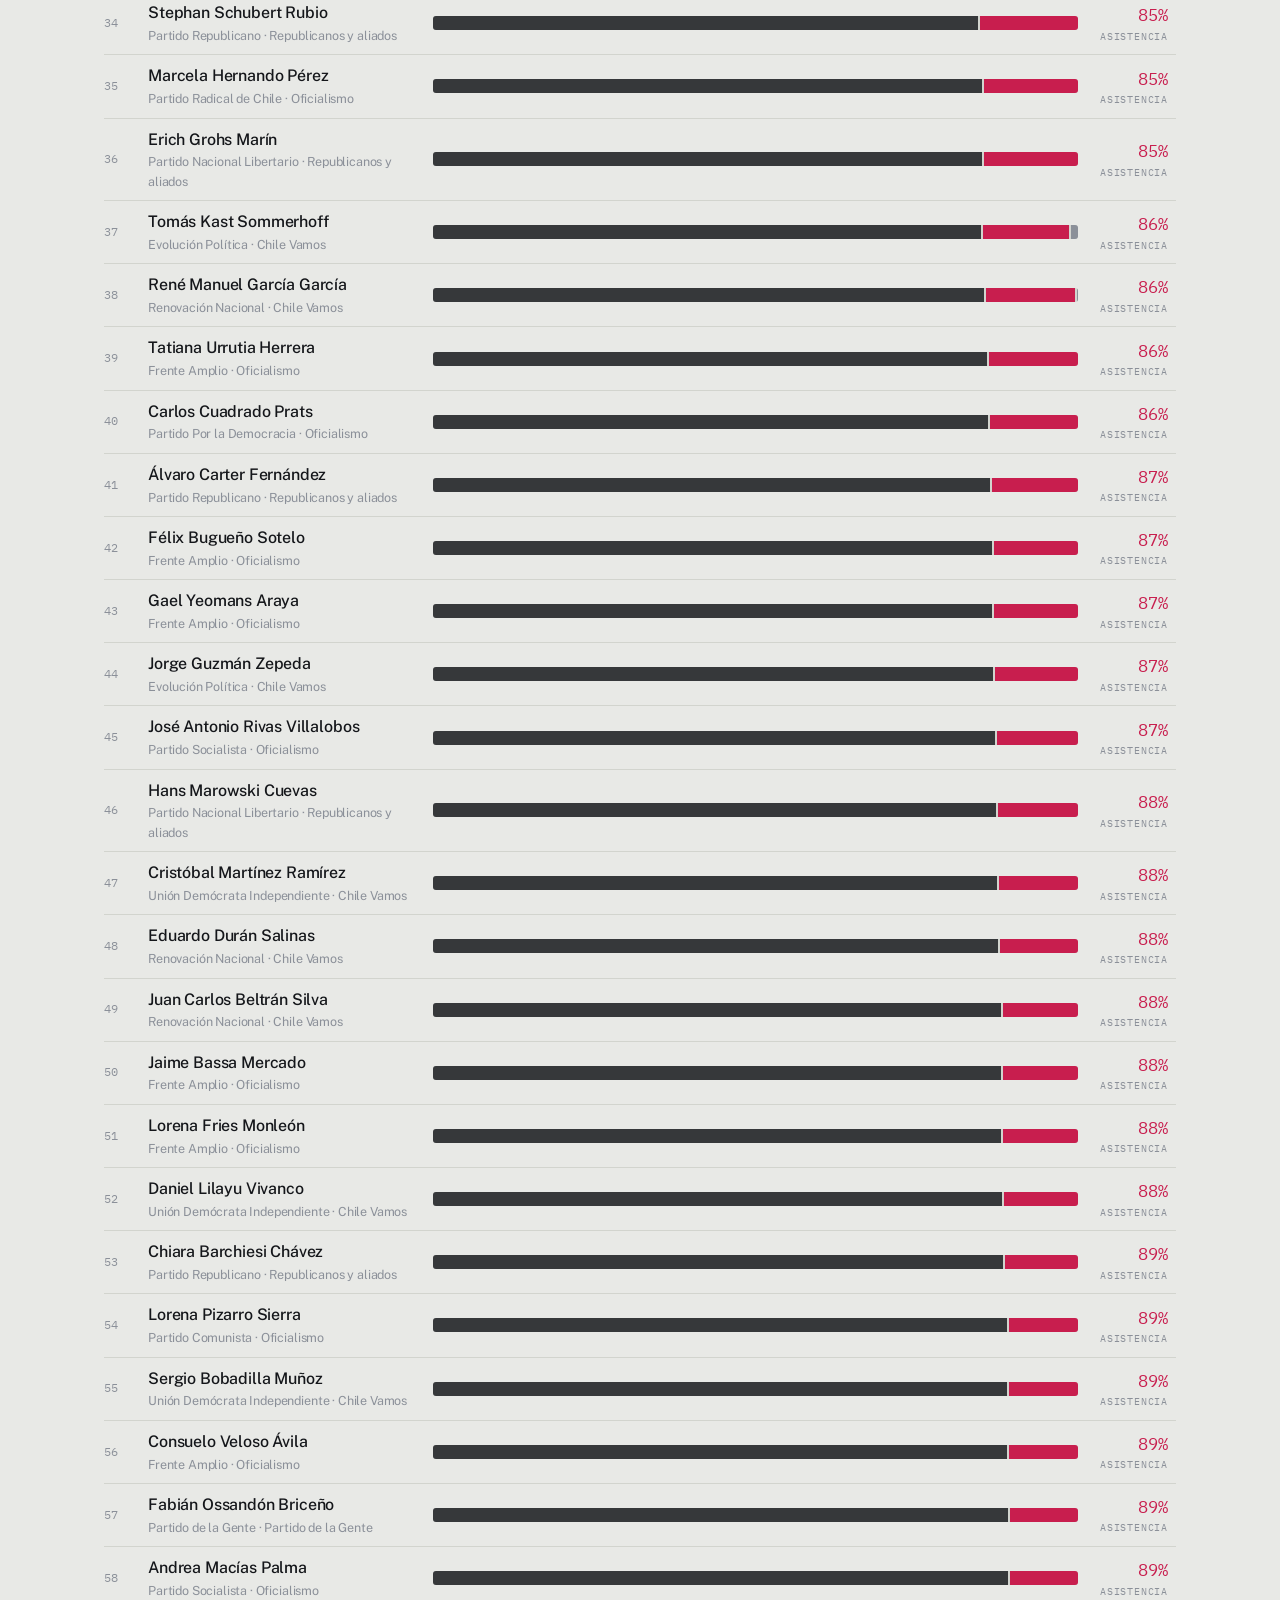
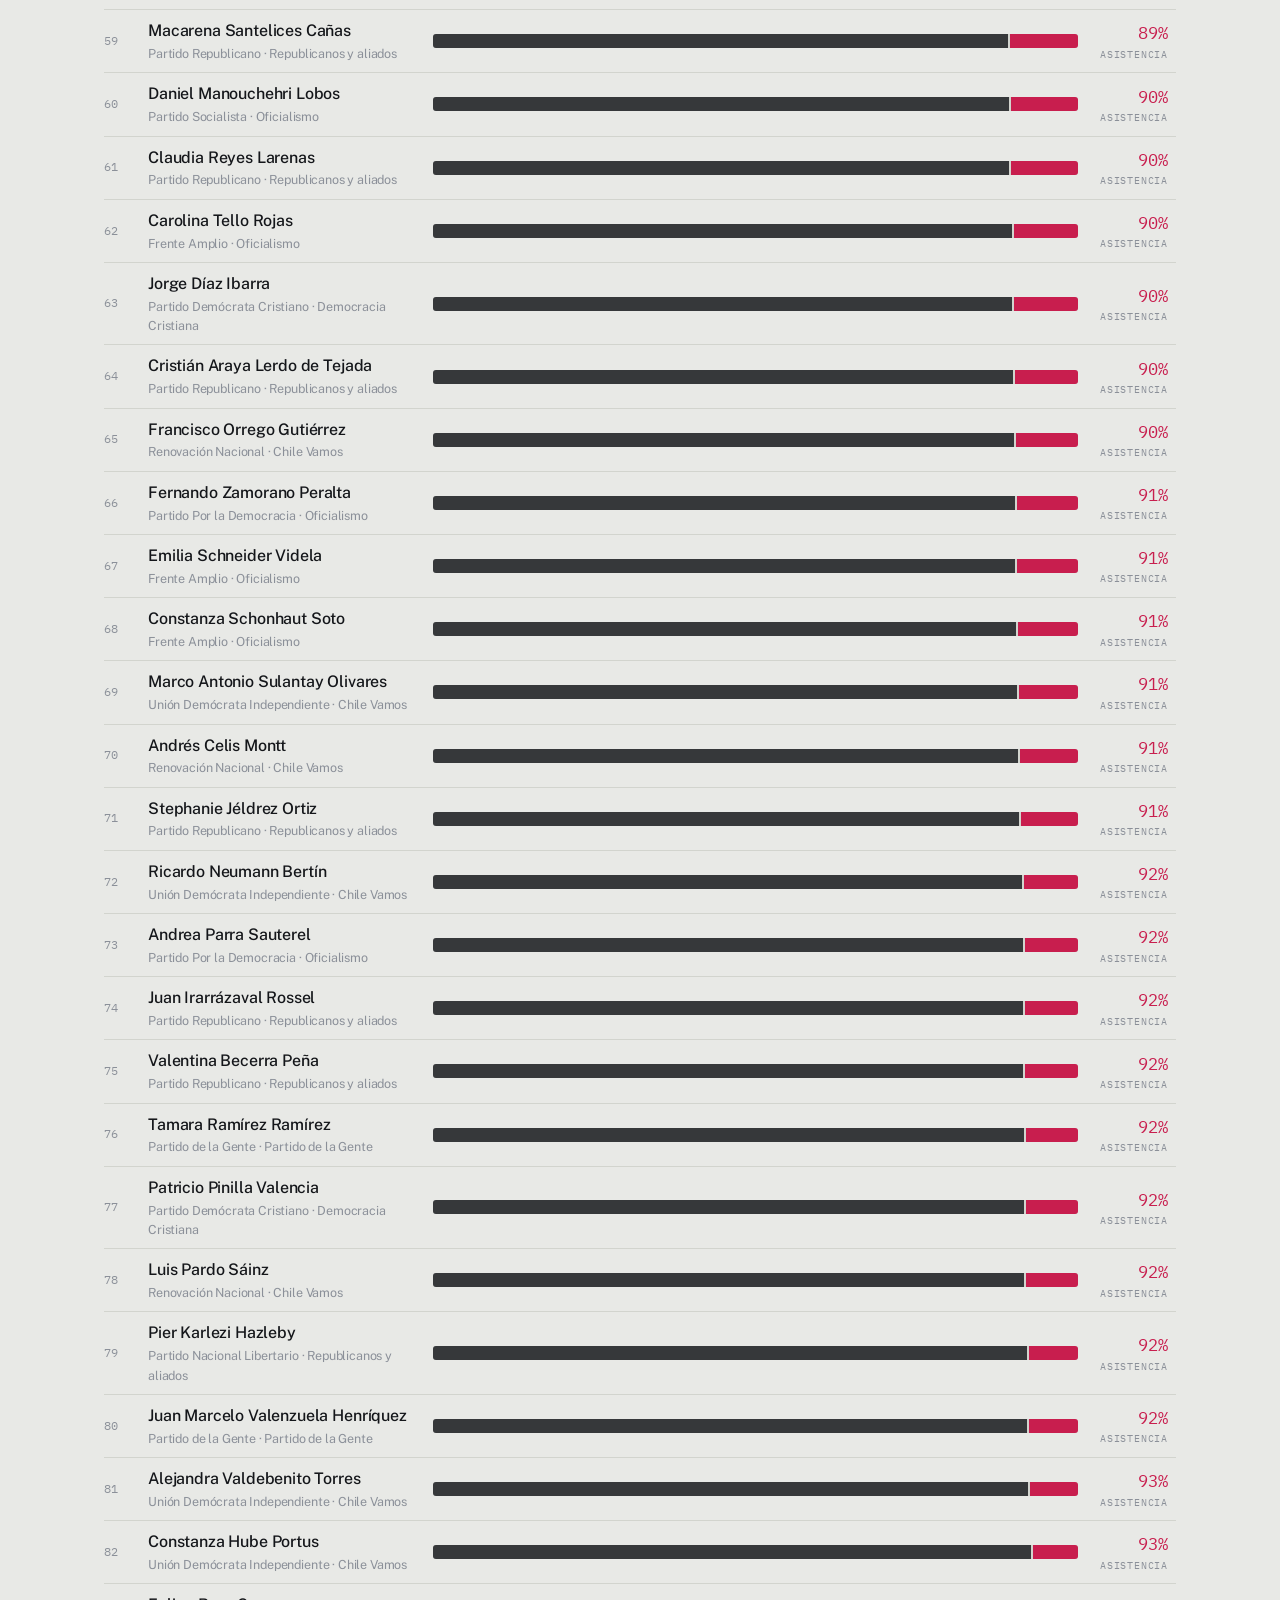
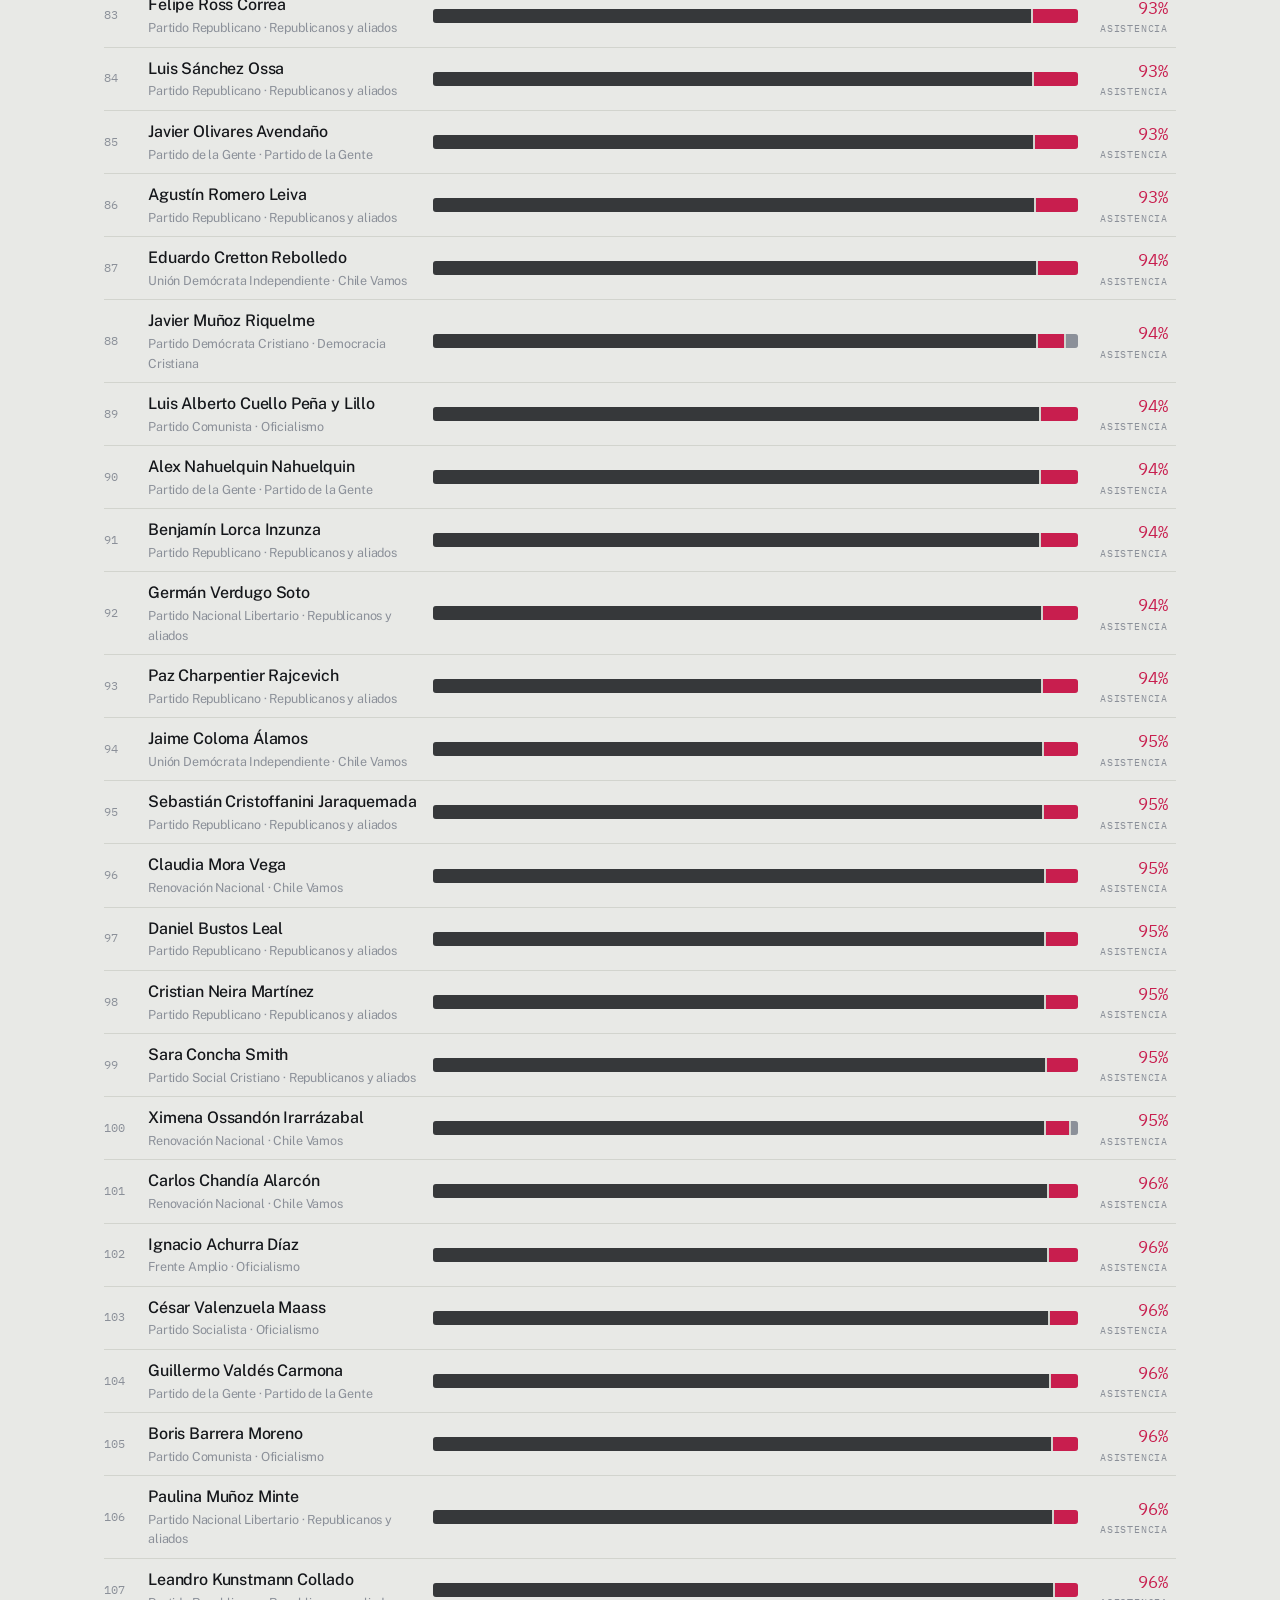
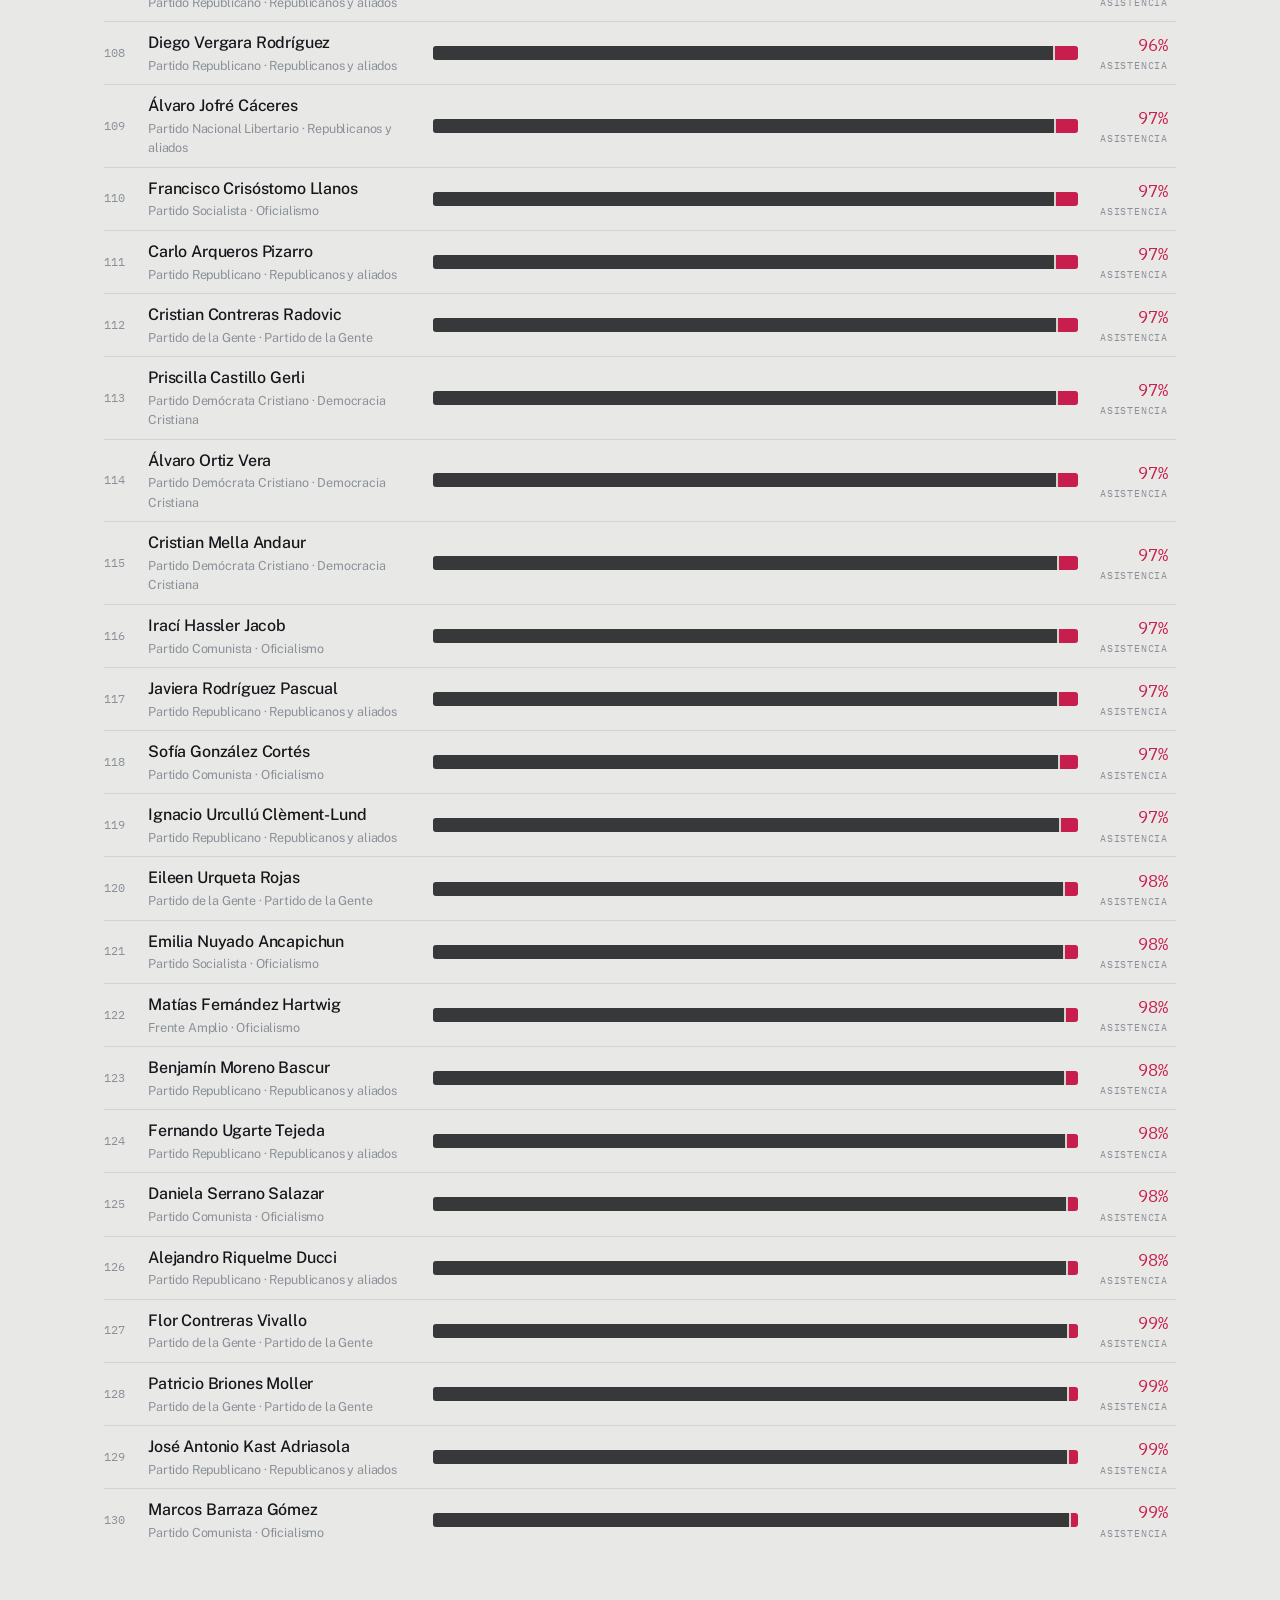
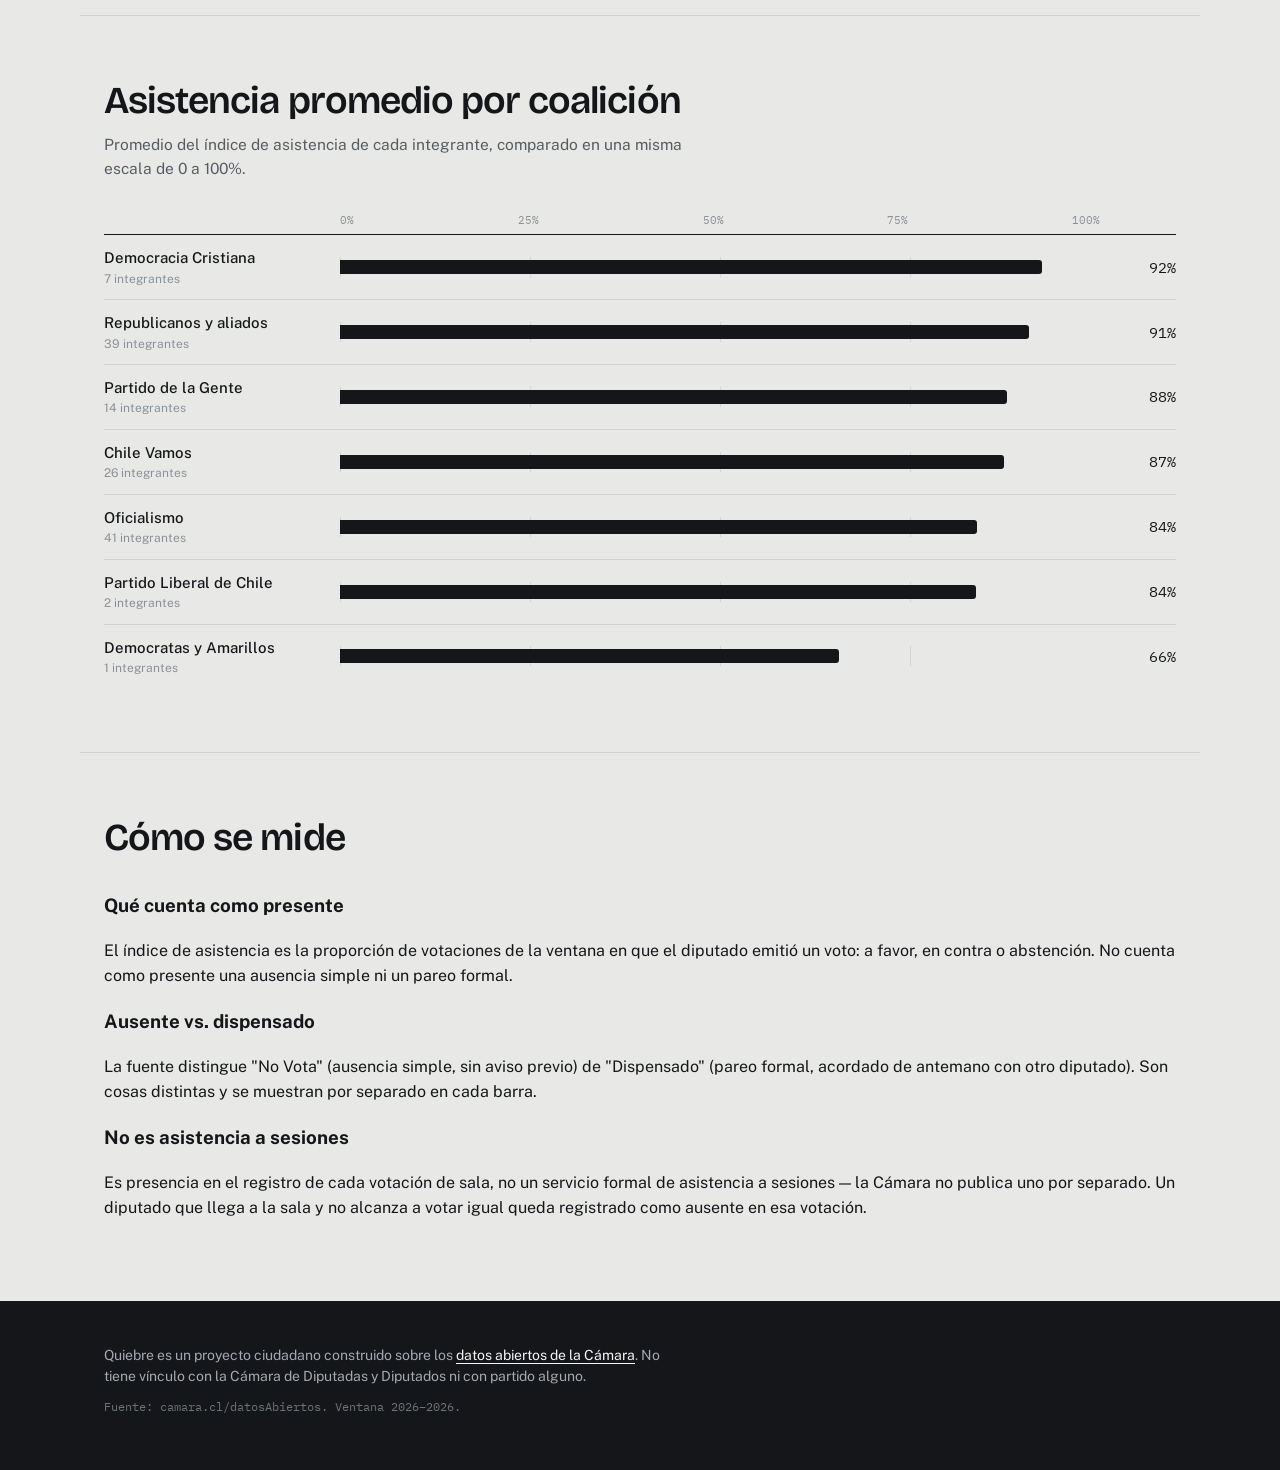
==== commit 92666236: "Hacer boton real el link al modulo de asistencia Era un link de texto chico al fondo del header, fac" ====
--- a/docs/asistencia.html
+++ b/docs/asistencia.html
@@ -35,7 +35,7 @@
 
     <dl class="marcador" id="marcador"></dl>
 
-    <p class="ver-tambien"><a href="index.html">← Volver al índice de quiebre</a></p>
+    <a class="boton-asistencia boton-secundario" href="index.html">← Volver al índice de quiebre</a>
   </div>
 </header>
 
--- a/docs/styles.css
+++ b/docs/styles.css
@@ -153,14 +153,39 @@
   font-variant-numeric: tabular-nums;
 }
 
-.ver-tambien {
-  margin: 22px 0 0;
-  font-family: var(--dato);
-  font-size: 12.5px;
+.boton-asistencia {
+  display: inline-flex;
+  align-items: center;
+  gap: 8px;
+  margin: 26px 0 0;
+  padding: 12px 22px;
+  border-radius: 99px;
+  background: var(--quiebre);
+  color: var(--panel);
+  font-family: var(--dato);
+  font-size: 13.5px;
+  font-weight: 500;
   letter-spacing: 0.02em;
-}
-.ver-tambien a { color: #c9ccd2; }
-.ver-tambien a:hover { color: var(--quiebre); }
+  text-decoration: none;
+  transition: background 0.14s ease, transform 0.14s ease;
+}
+.boton-asistencia:hover {
+  background: #e0355f;
+  color: var(--panel);
+  transform: translateY(-1px);
+}
+.boton-asistencia.boton-secundario {
+  background: transparent;
+  color: #c9ccd2;
+  border: 1.5px solid #454b54;
+  padding: 10px 20px;
+}
+.boton-asistencia.boton-secundario:hover {
+  background: transparent;
+  border-color: var(--quiebre);
+  color: var(--quiebre);
+  transform: none;
+}
 
 /* --------------------------------------------------------------- aviso */
 
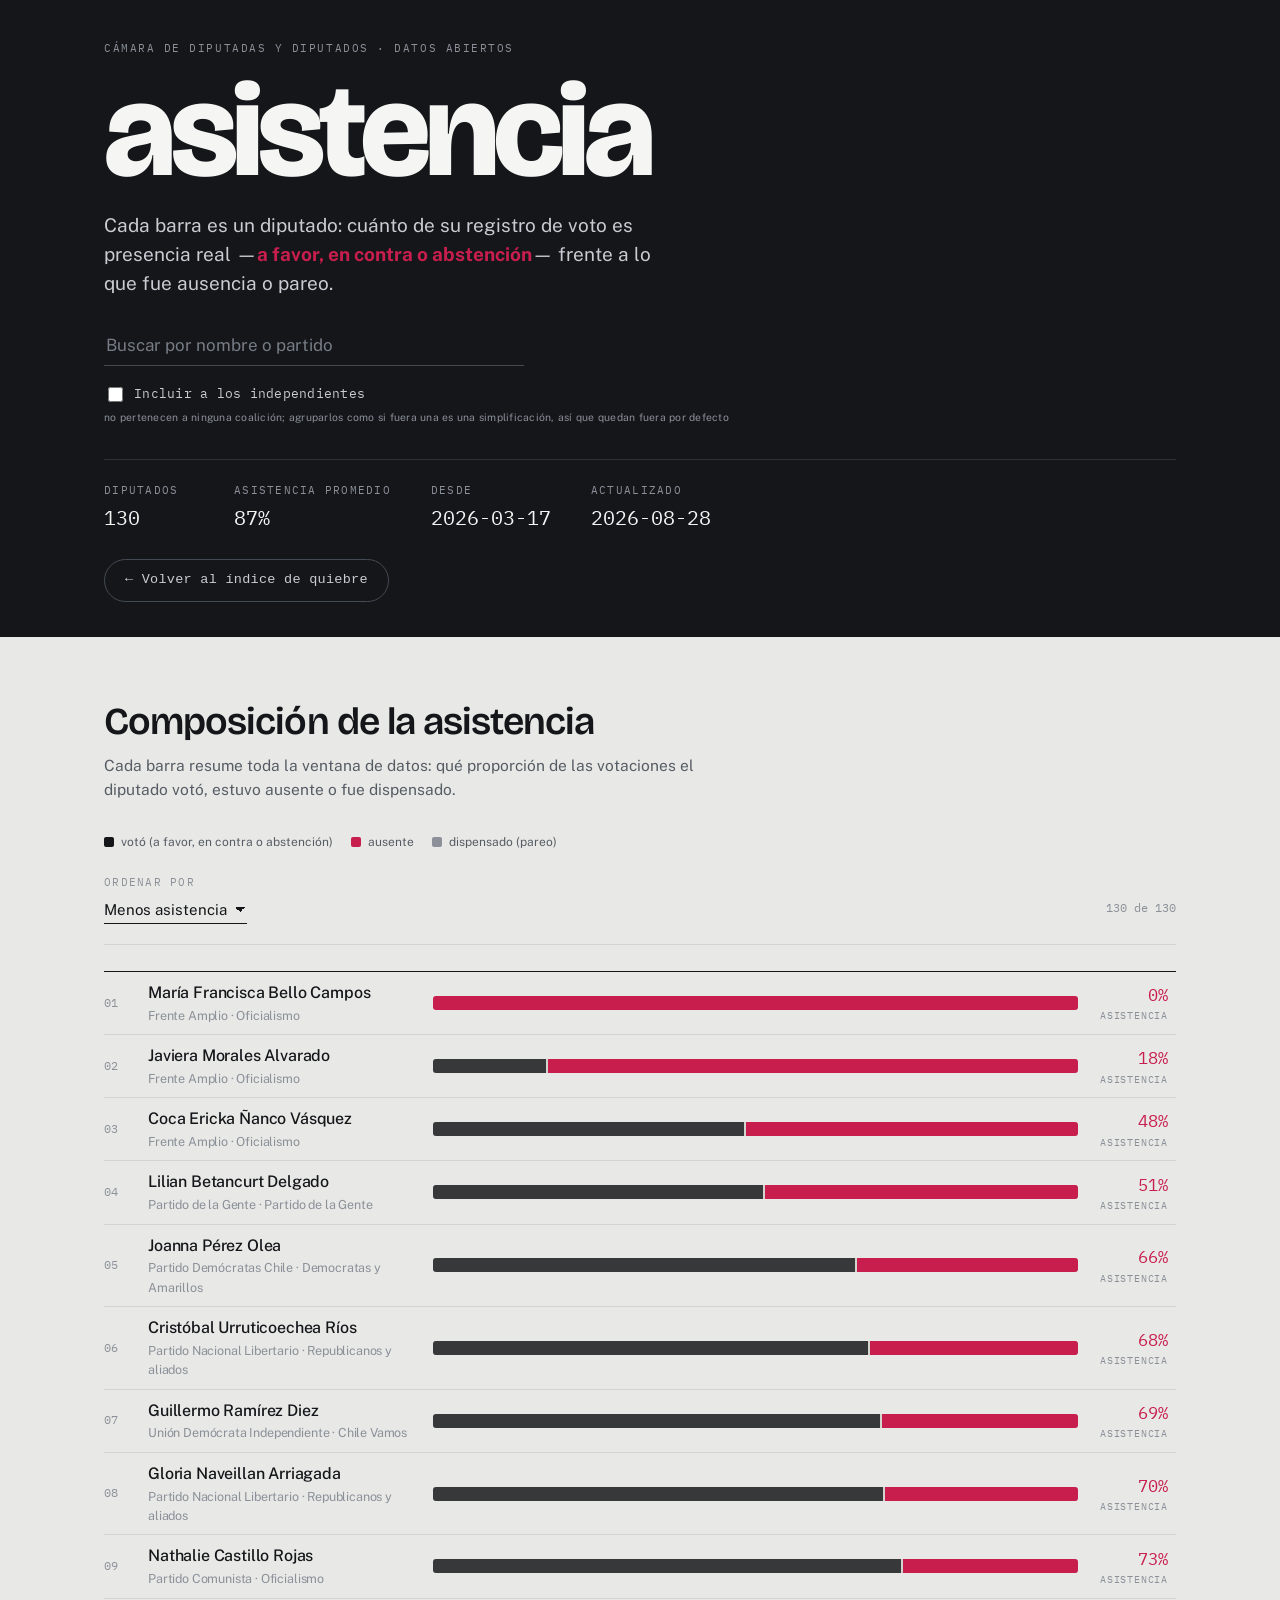
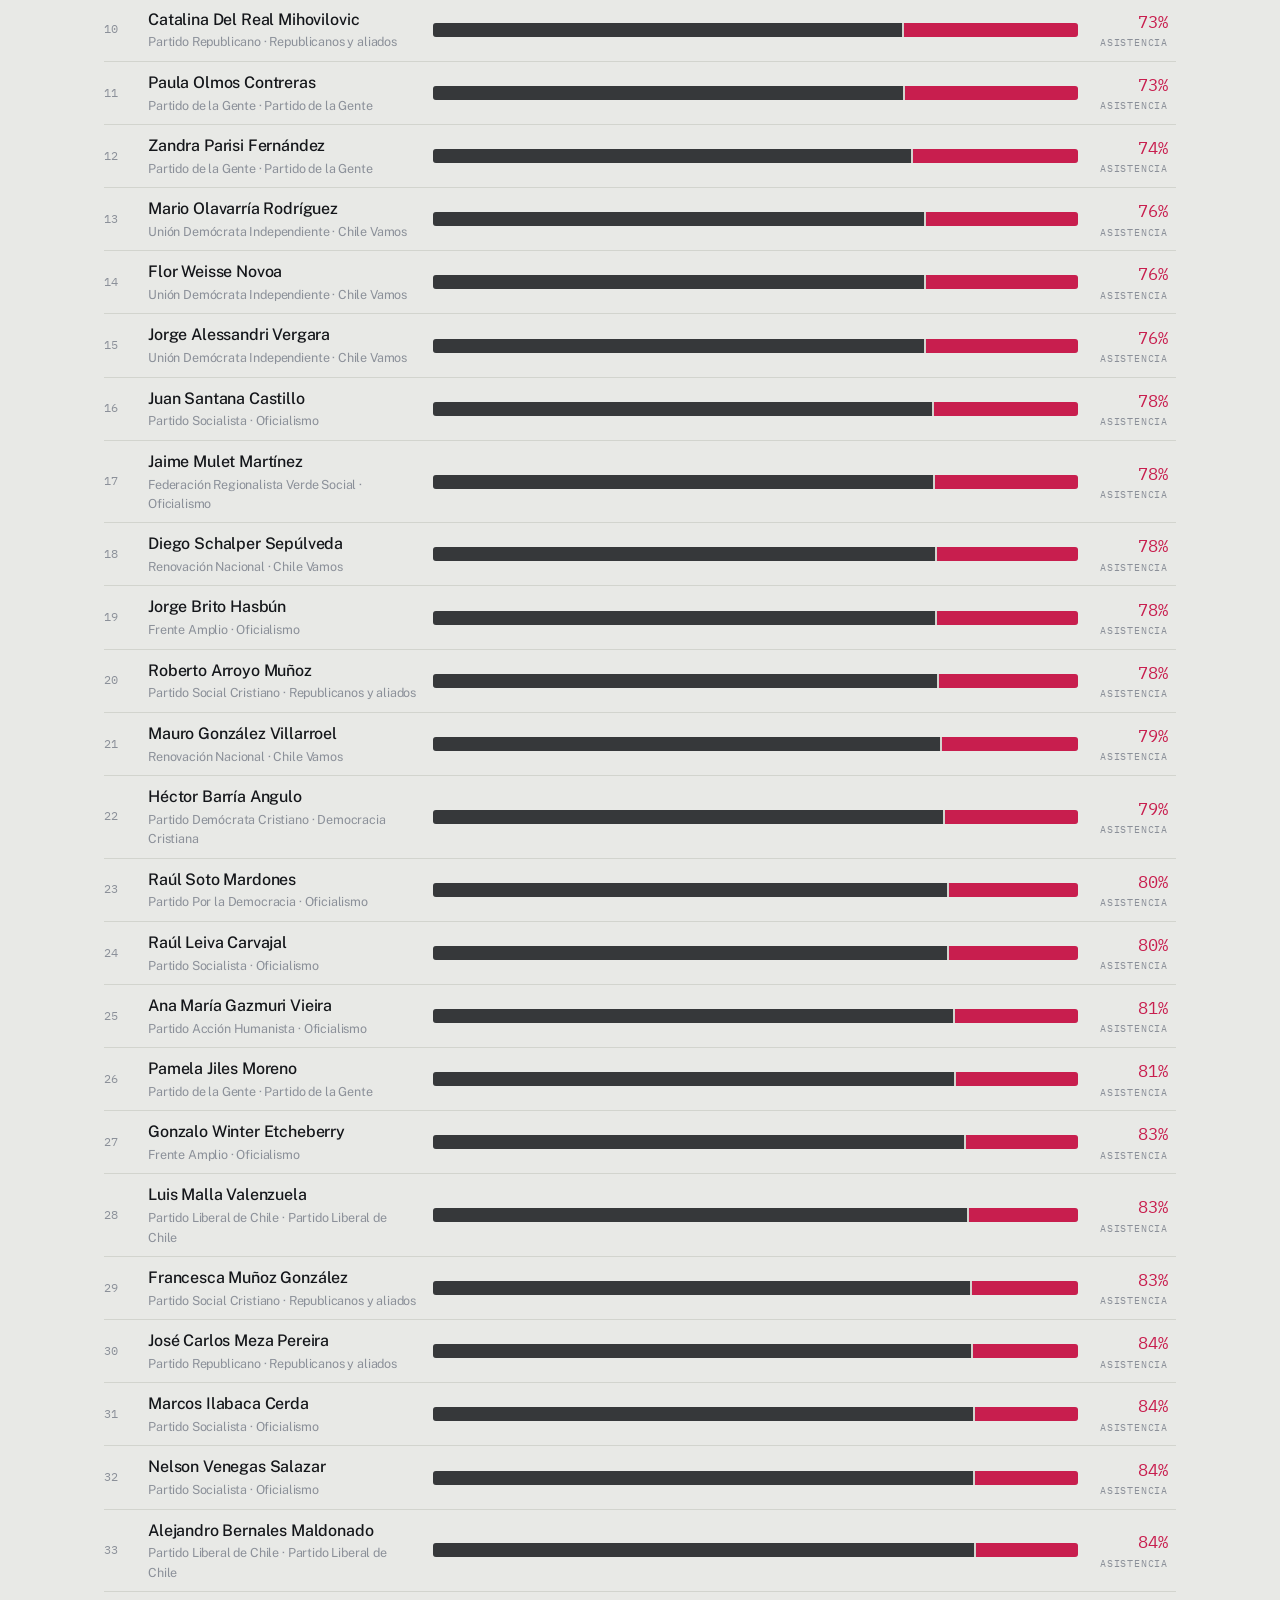
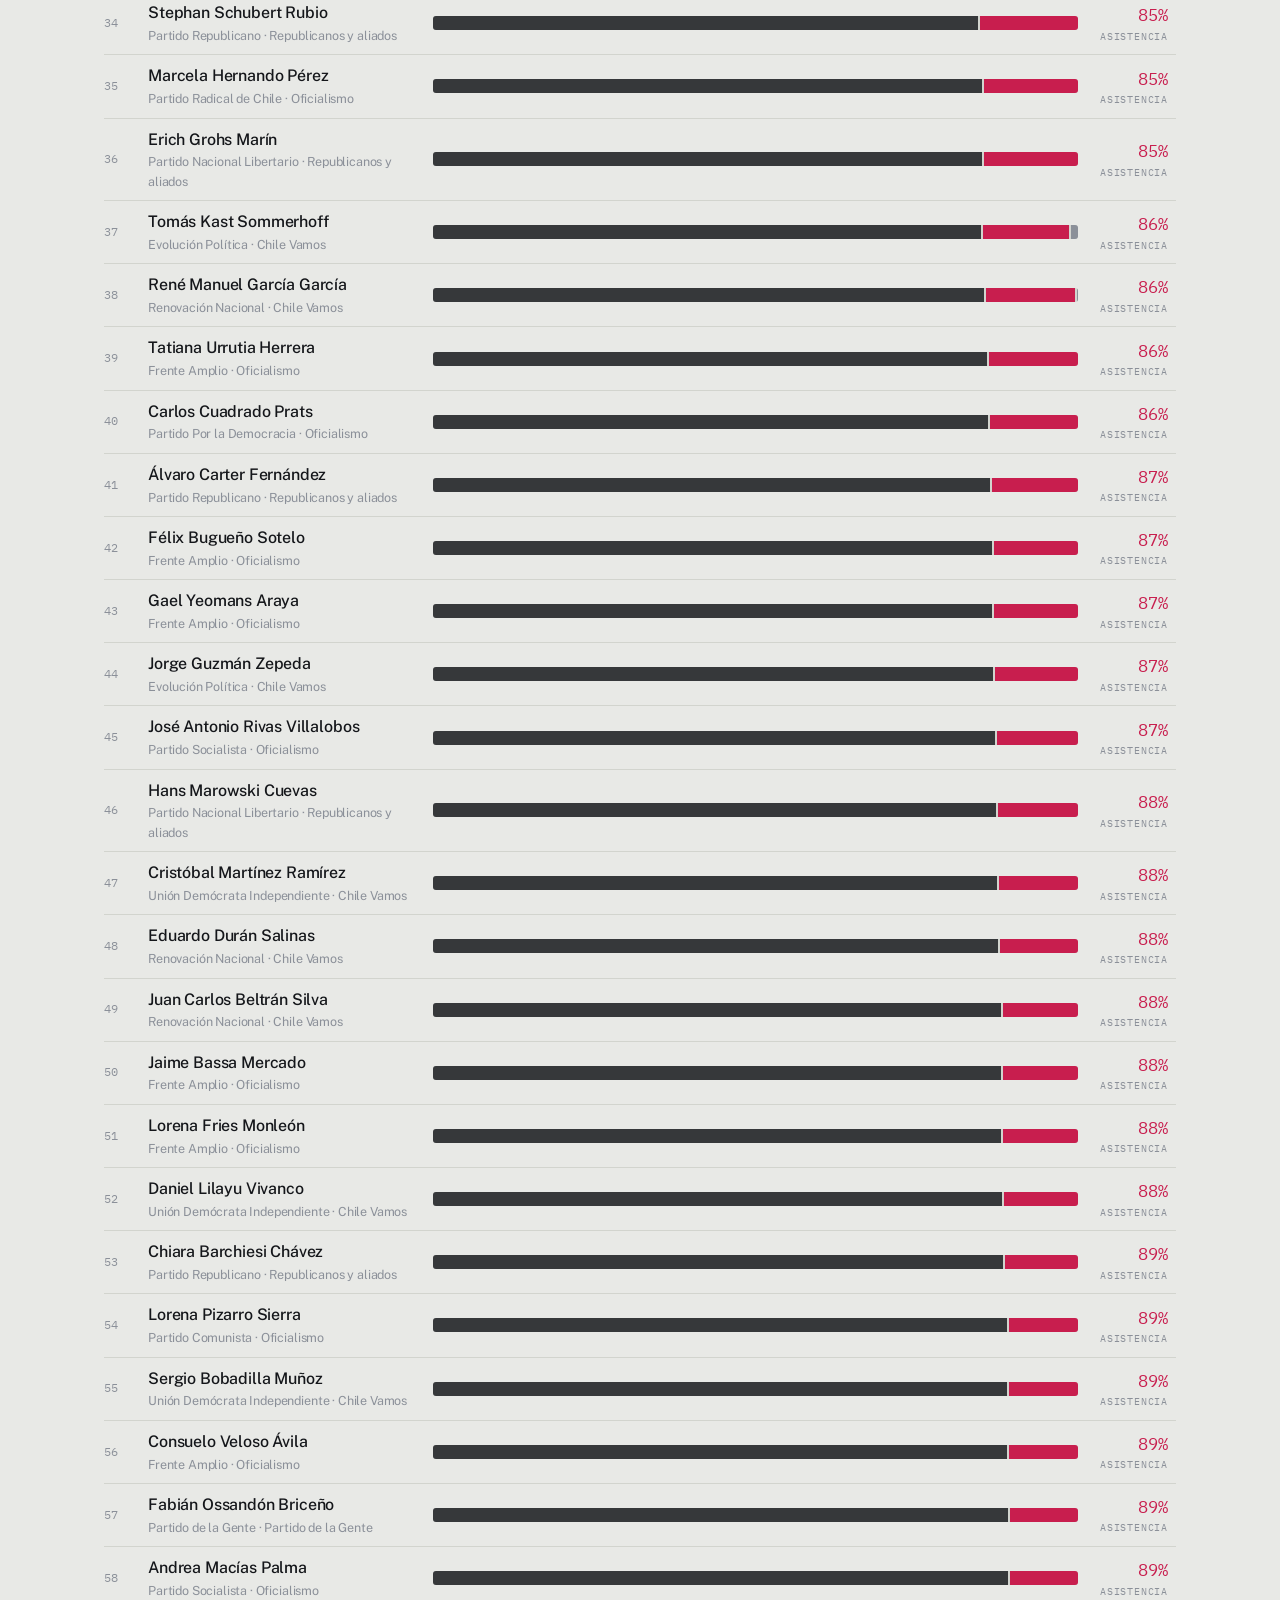
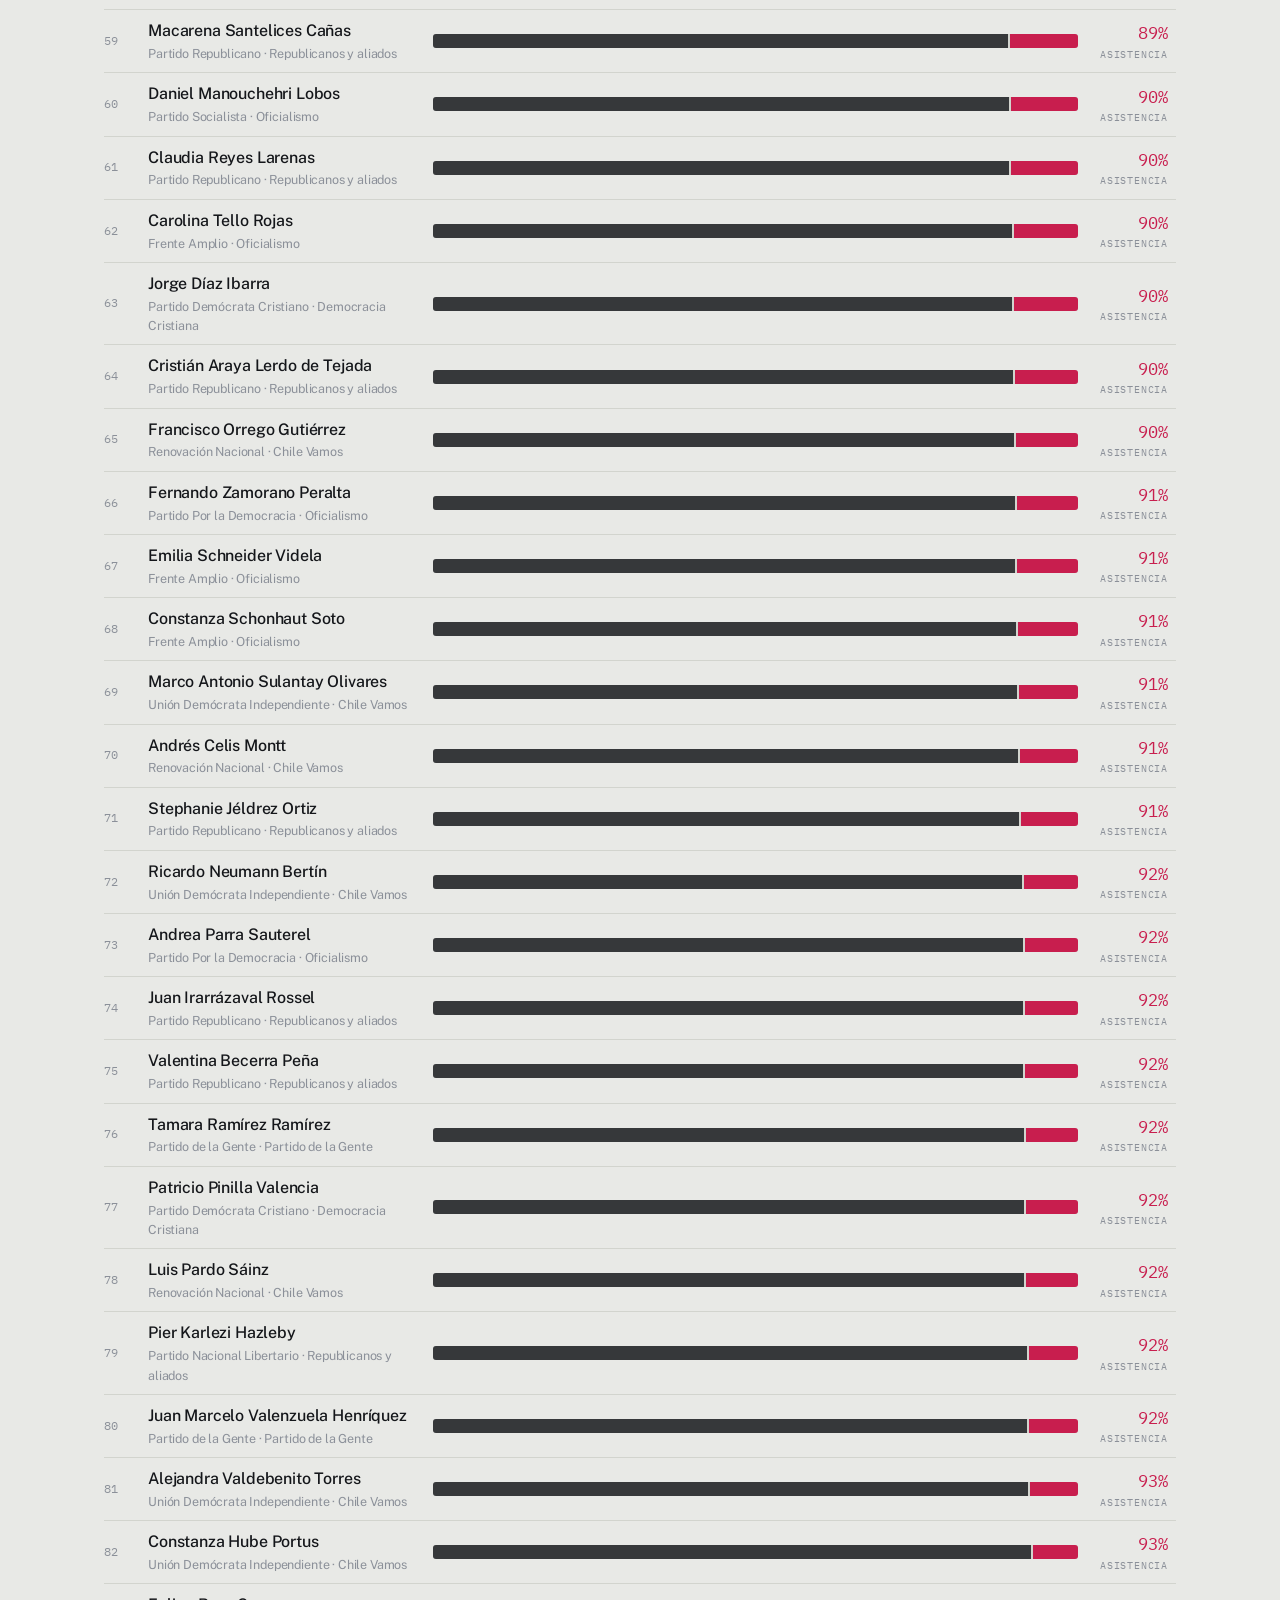
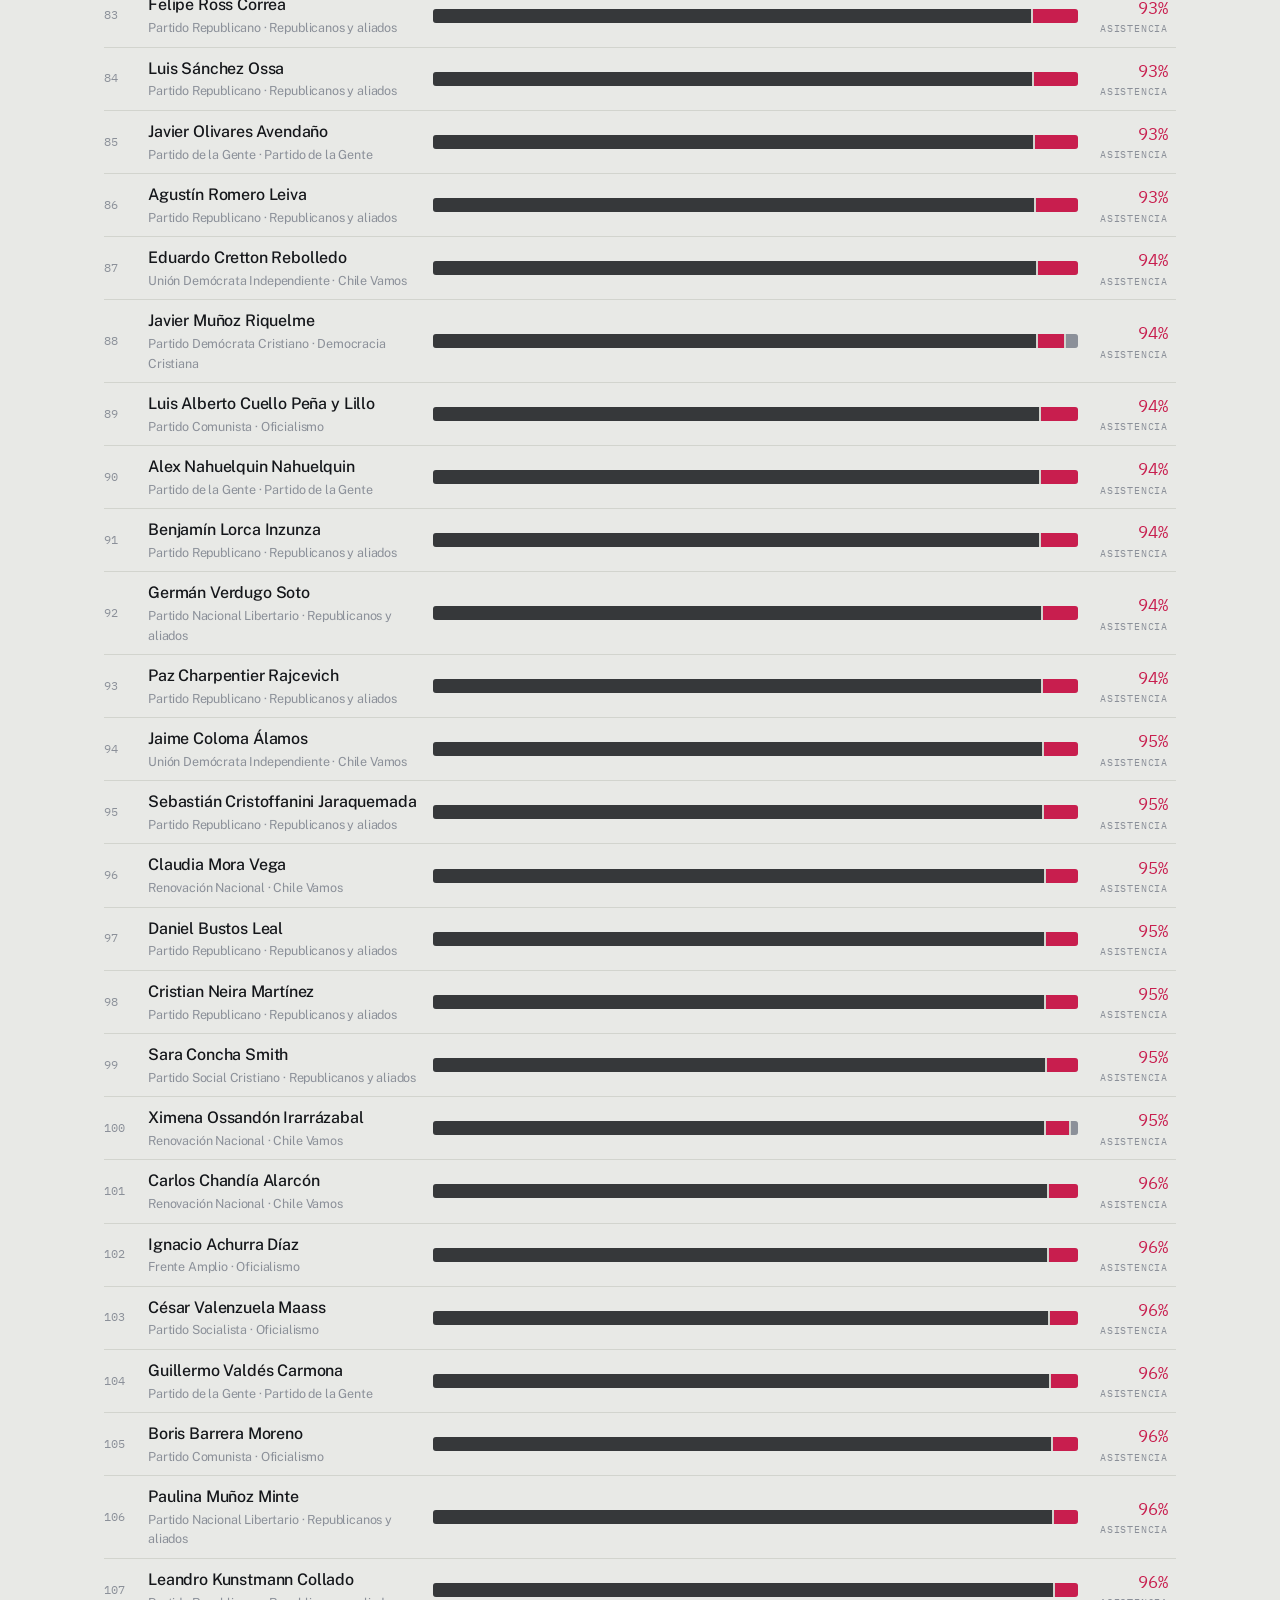
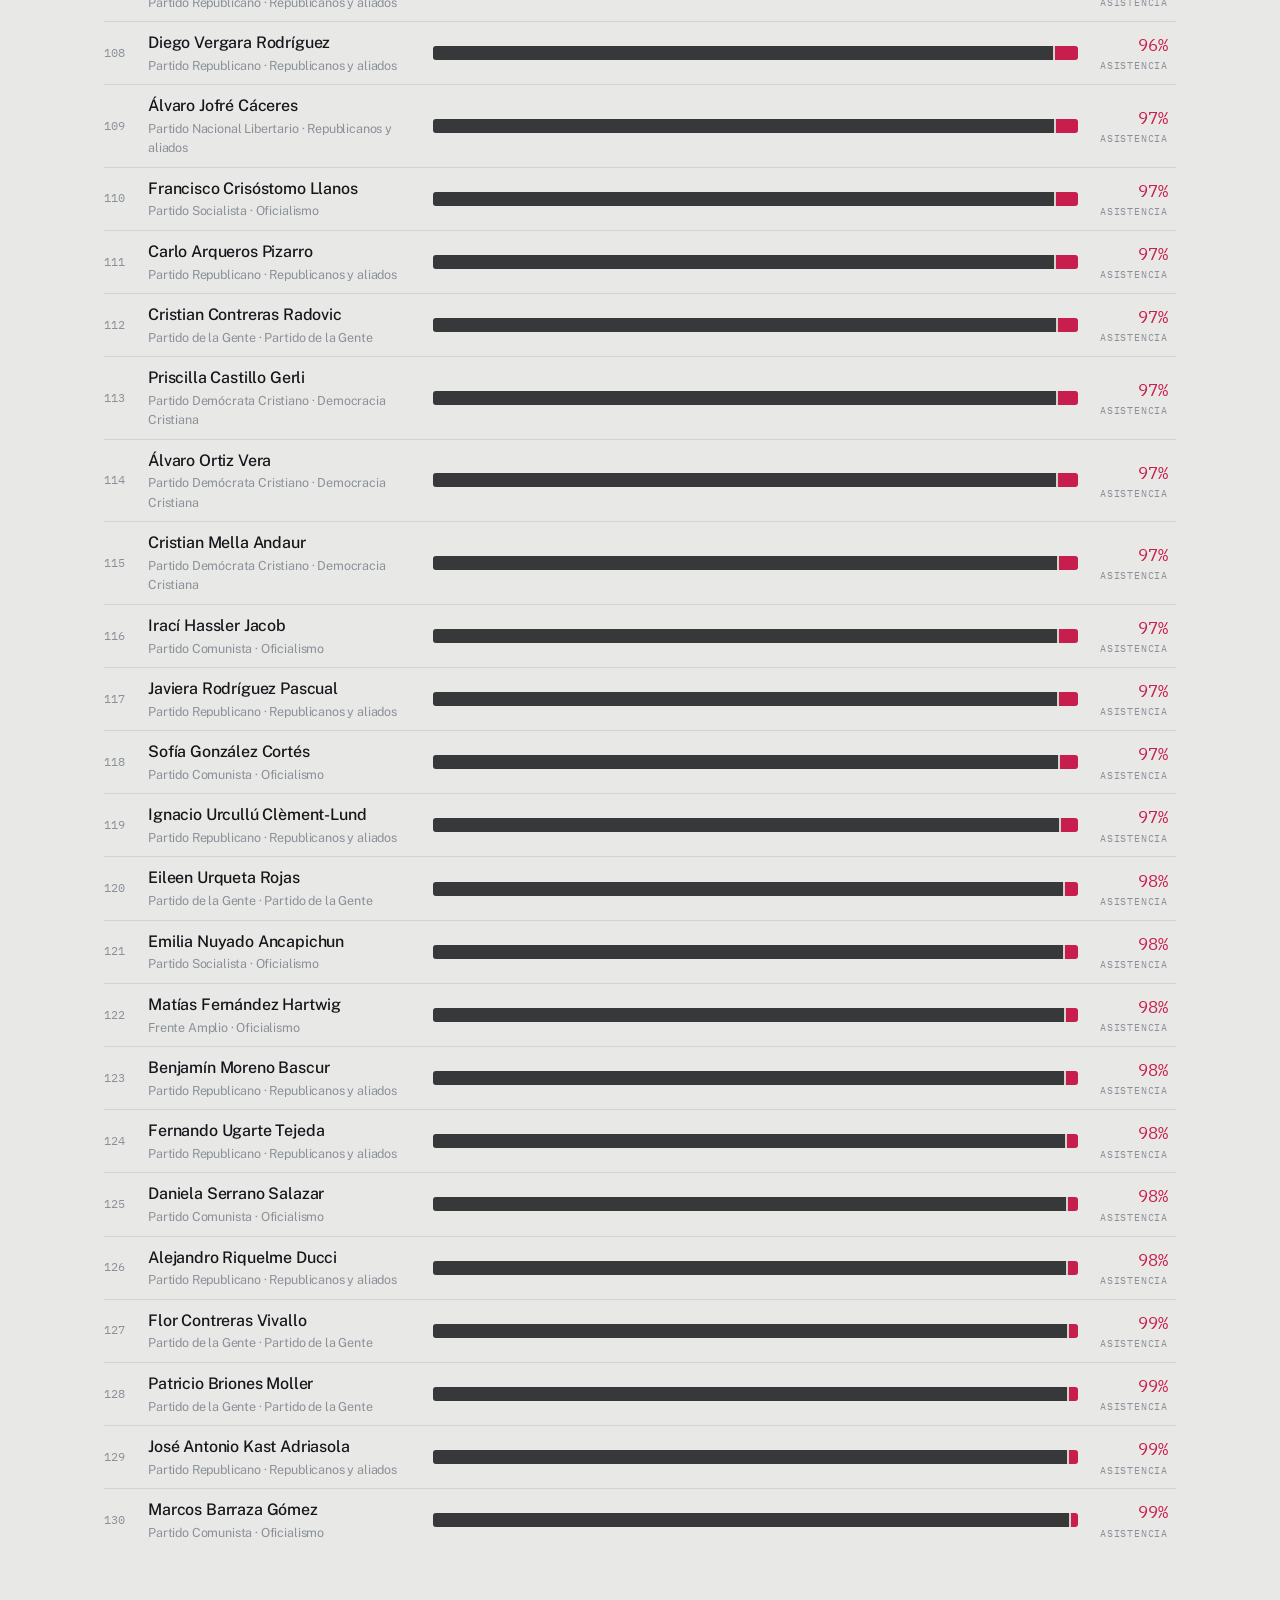
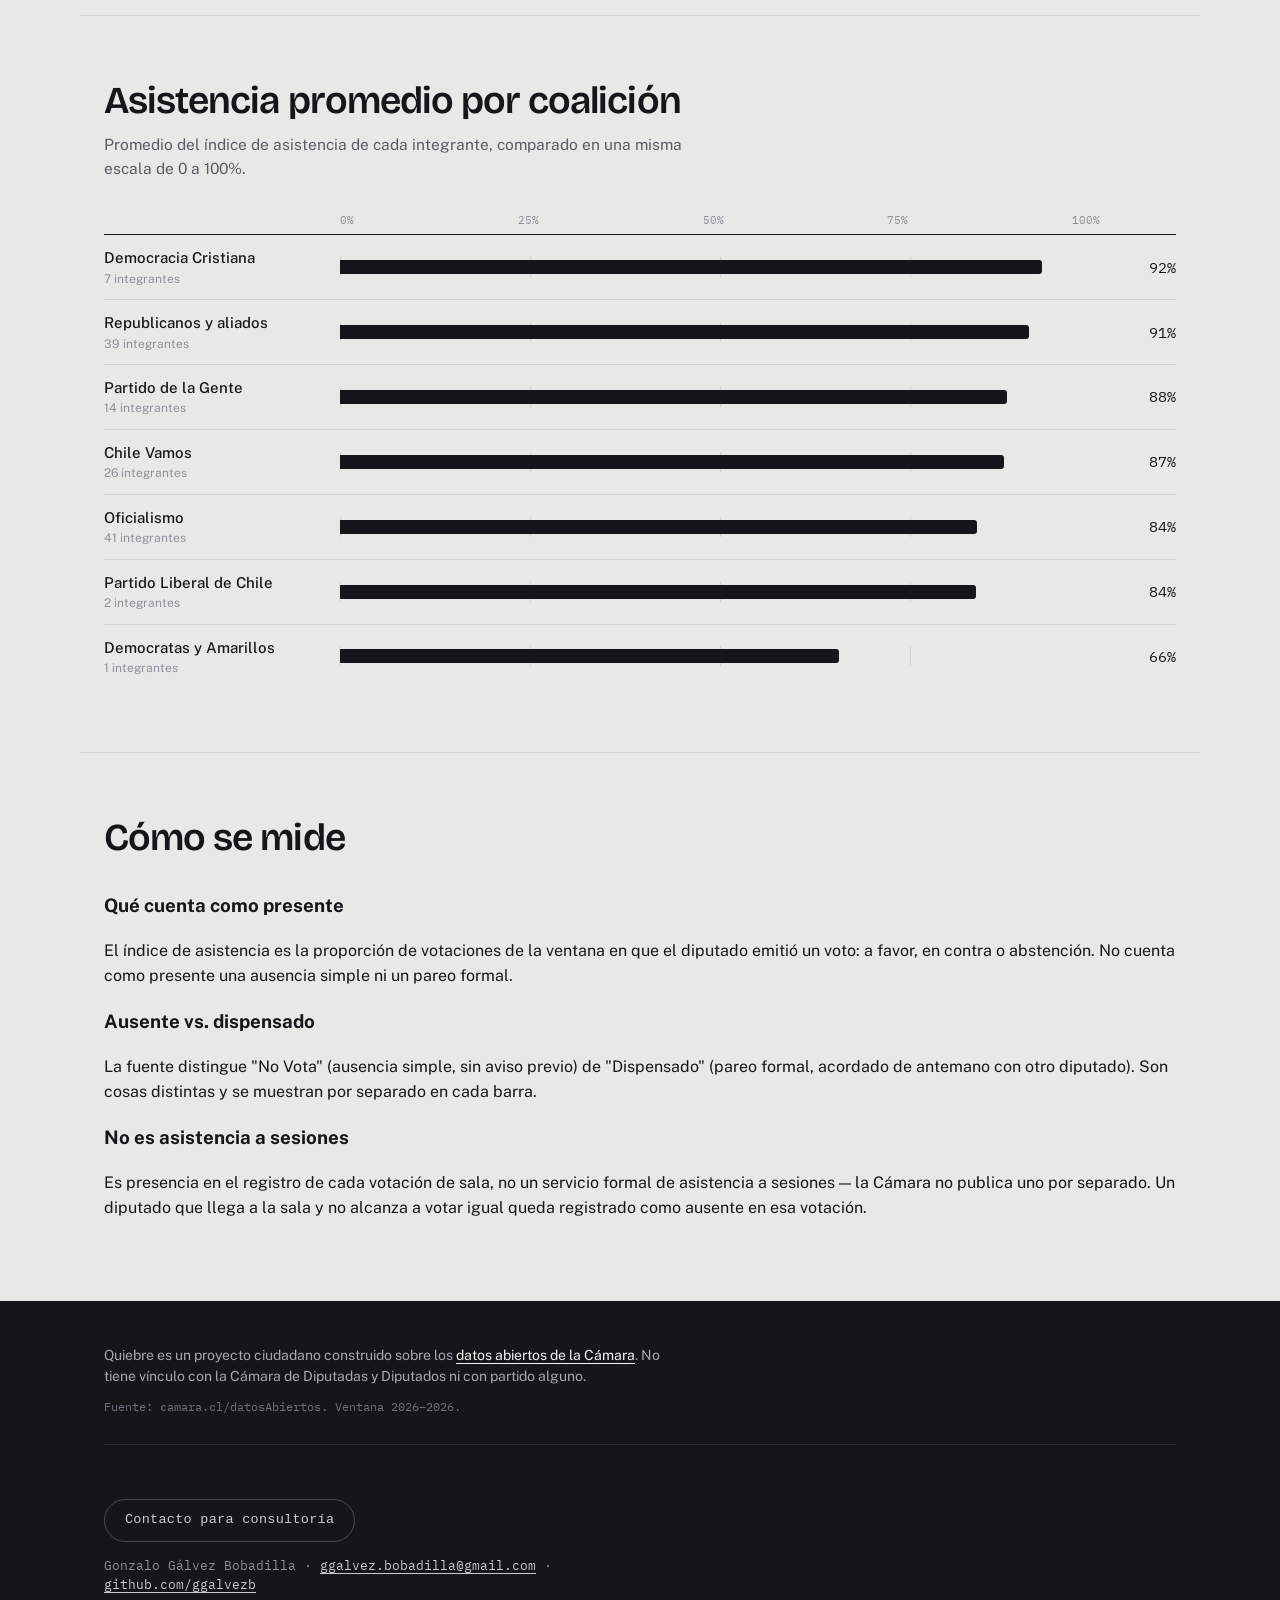
==== commit b1cccffe: "Agregar contacto para consultoria en el pie de pagina Boton mailto mas los datos de contacto visible" ====
--- a/docs/asistencia.html
+++ b/docs/asistencia.html
@@ -109,6 +109,15 @@
       <a href="https://www.camara.cl/transparencia/datosAbiertos.aspx">datos abiertos de la Cámara</a>.
       No tiene vínculo con la Cámara de Diputadas y Diputados ni con partido alguno.</p>
     <p class="pie-meta" id="pie-meta"></p>
+
+    <div class="contacto">
+      <a class="boton-asistencia boton-secundario" href="mailto:ggalvez.bobadilla@gmail.com?subject=Consultor%C3%ADa">Contacto para consultoría</a>
+      <p class="contacto-datos">
+        Gonzalo Gálvez Bobadilla ·
+        <a href="mailto:ggalvez.bobadilla@gmail.com">ggalvez.bobadilla@gmail.com</a> ·
+        <a href="https://www.github.com/ggalvezb">github.com/ggalvezb</a>
+      </p>
+    </div>
   </div>
 </footer>
 
--- a/docs/styles.css
+++ b/docs/styles.css
@@ -494,6 +494,20 @@
 .pie p { max-width: 62ch; margin: 0 0 10px; }
 .pie a { color: var(--panel); }
 .pie-meta { font-family: var(--dato); font-size: 11.5px; color: #6c727b; }
+
+.contacto {
+  margin-top: 28px;
+  padding-top: 28px;
+  border-top: 1px solid #2b2f36;
+}
+.pie .contacto-datos {
+  margin: 14px 0 0;
+  font-family: var(--dato);
+  font-size: 12.5px;
+  color: #8b909a;
+}
+.contacto-datos a { color: #c9ccd2; }
+.contacto-datos a:hover { color: var(--quiebre); }
 
 /* --------------------------------------------------------------- movil */
 
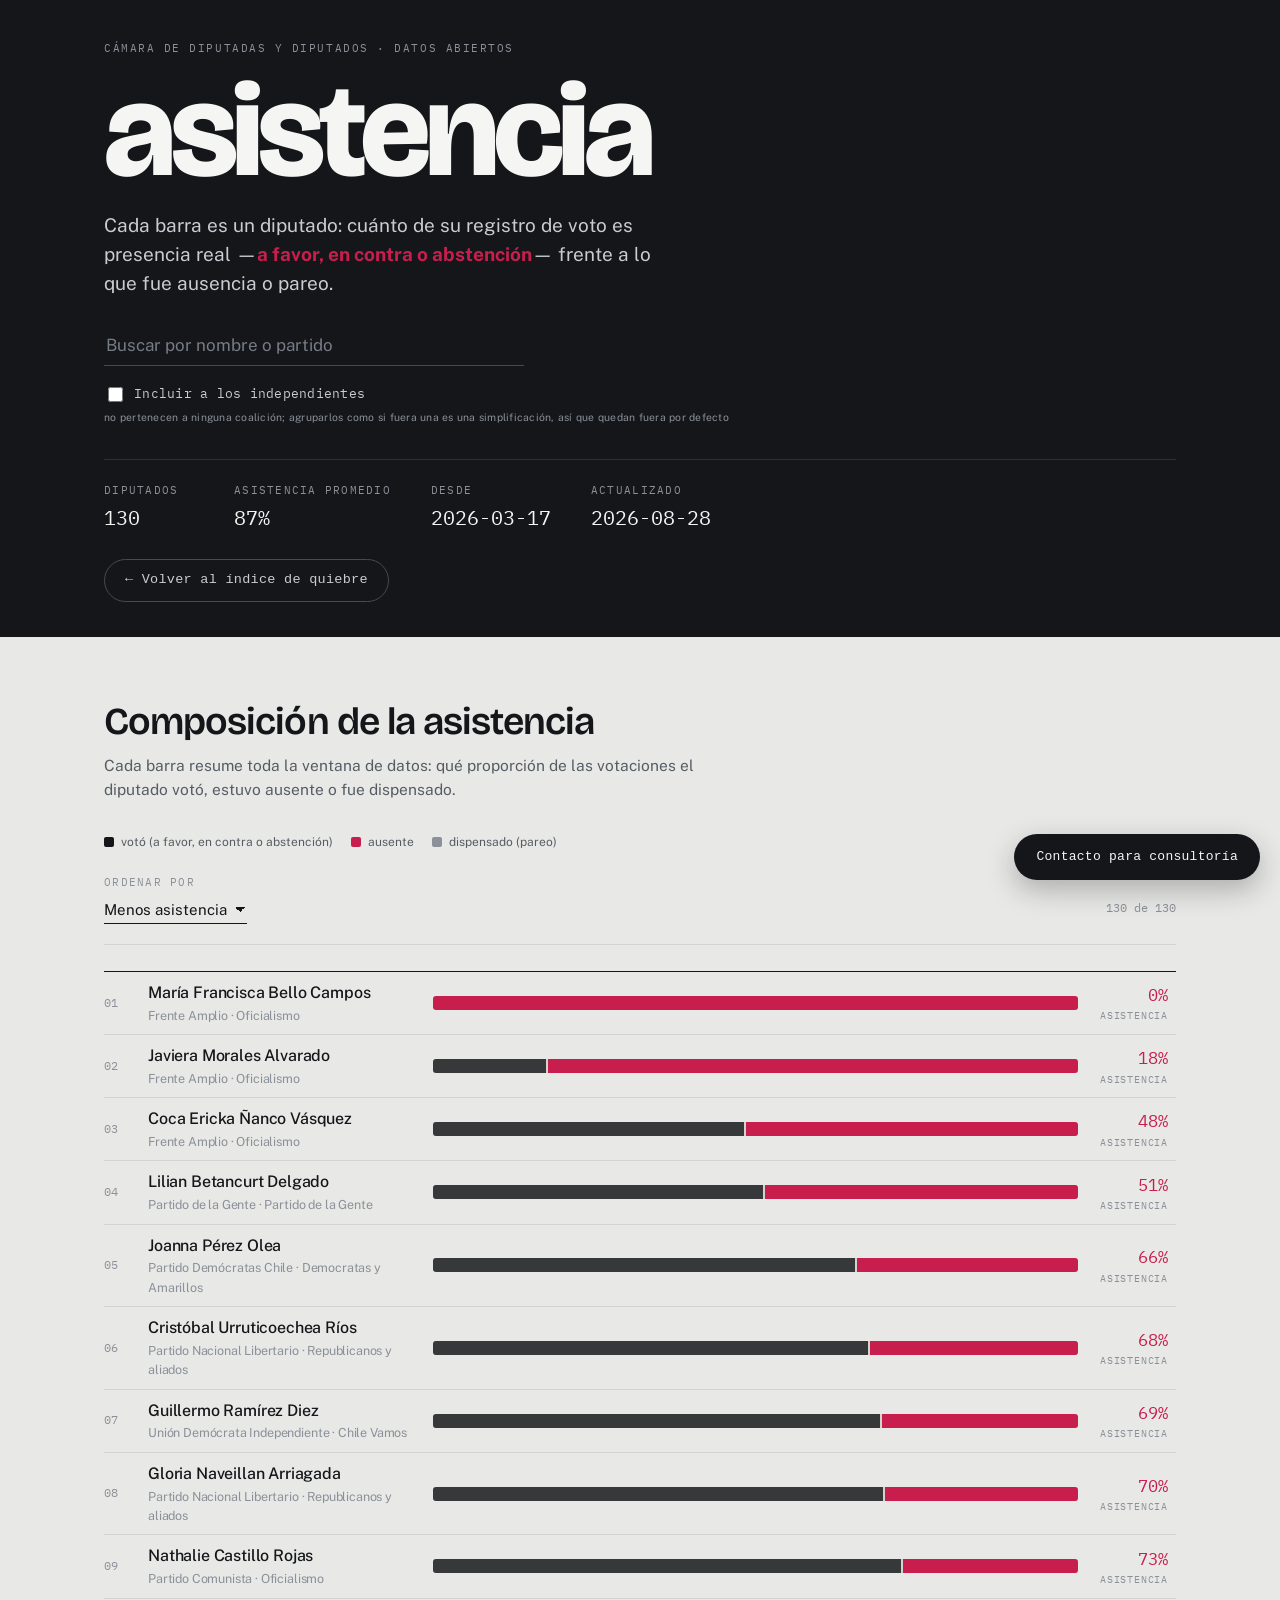
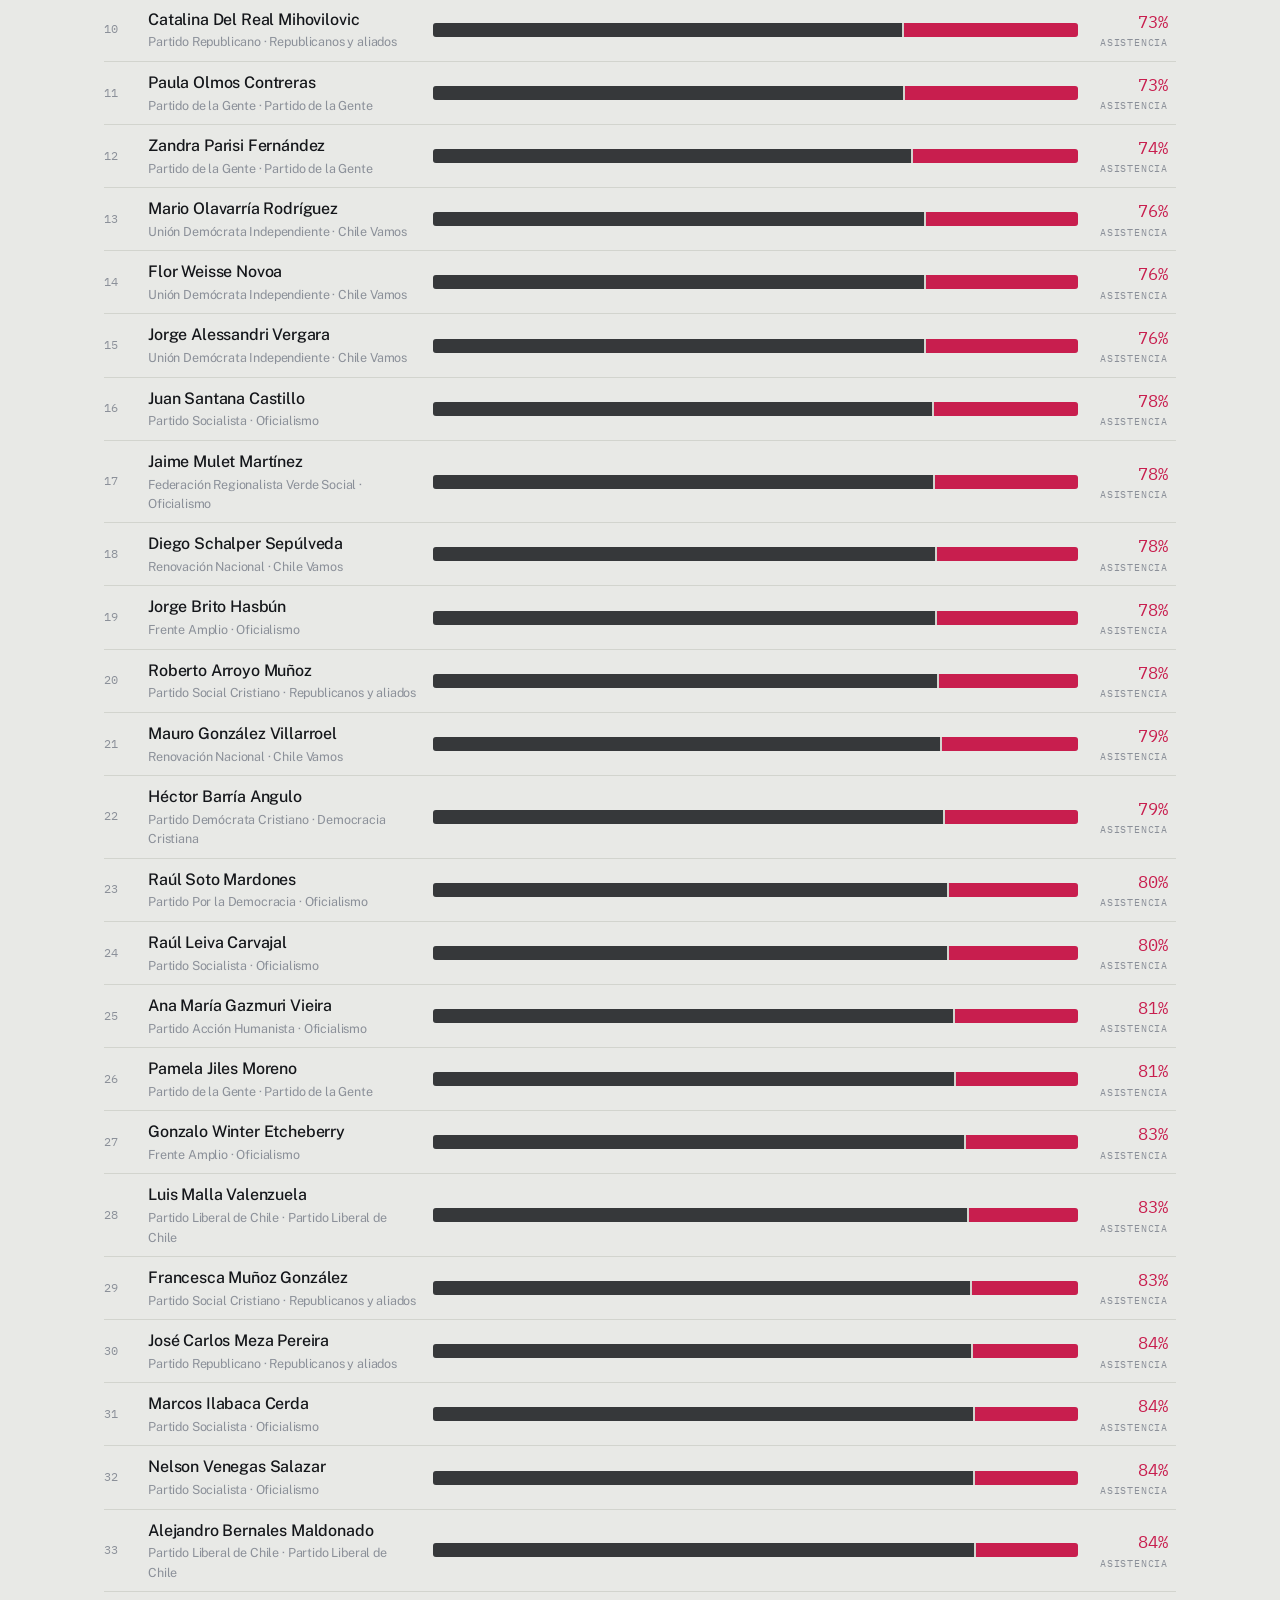
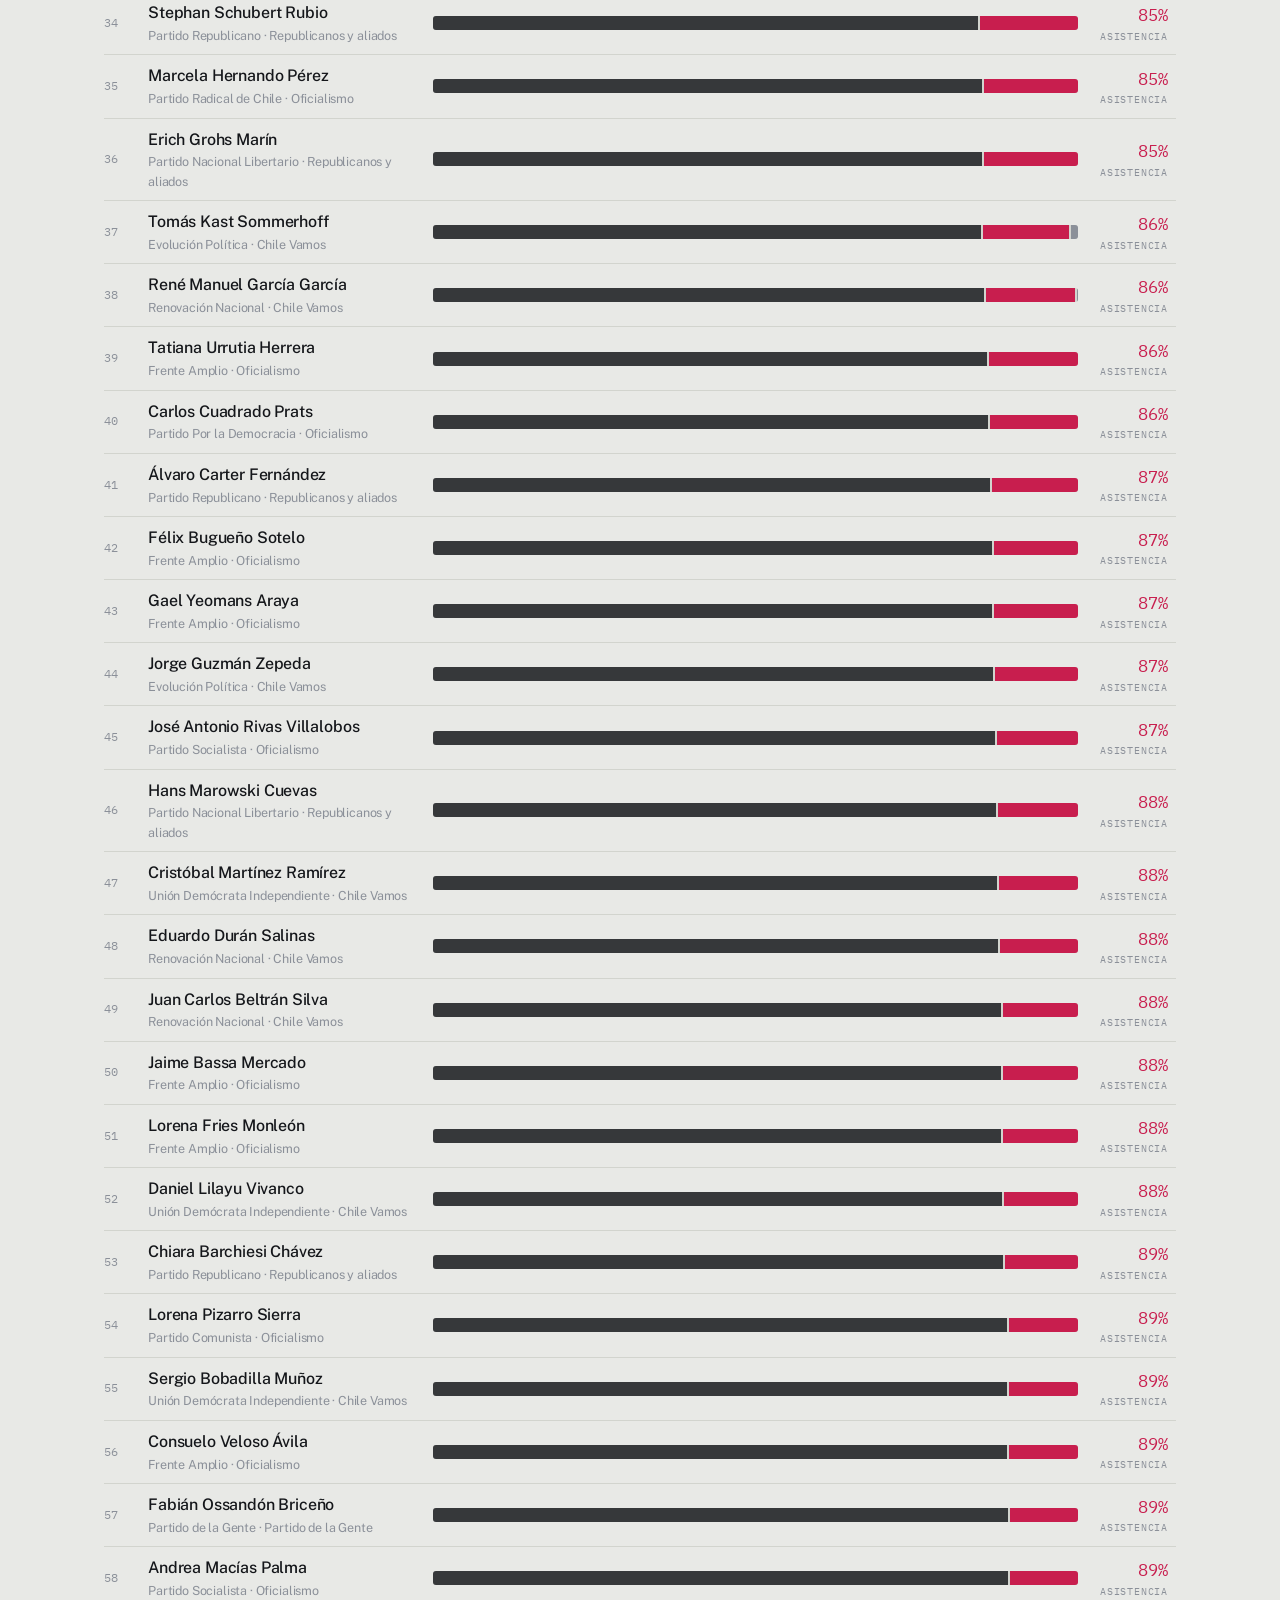
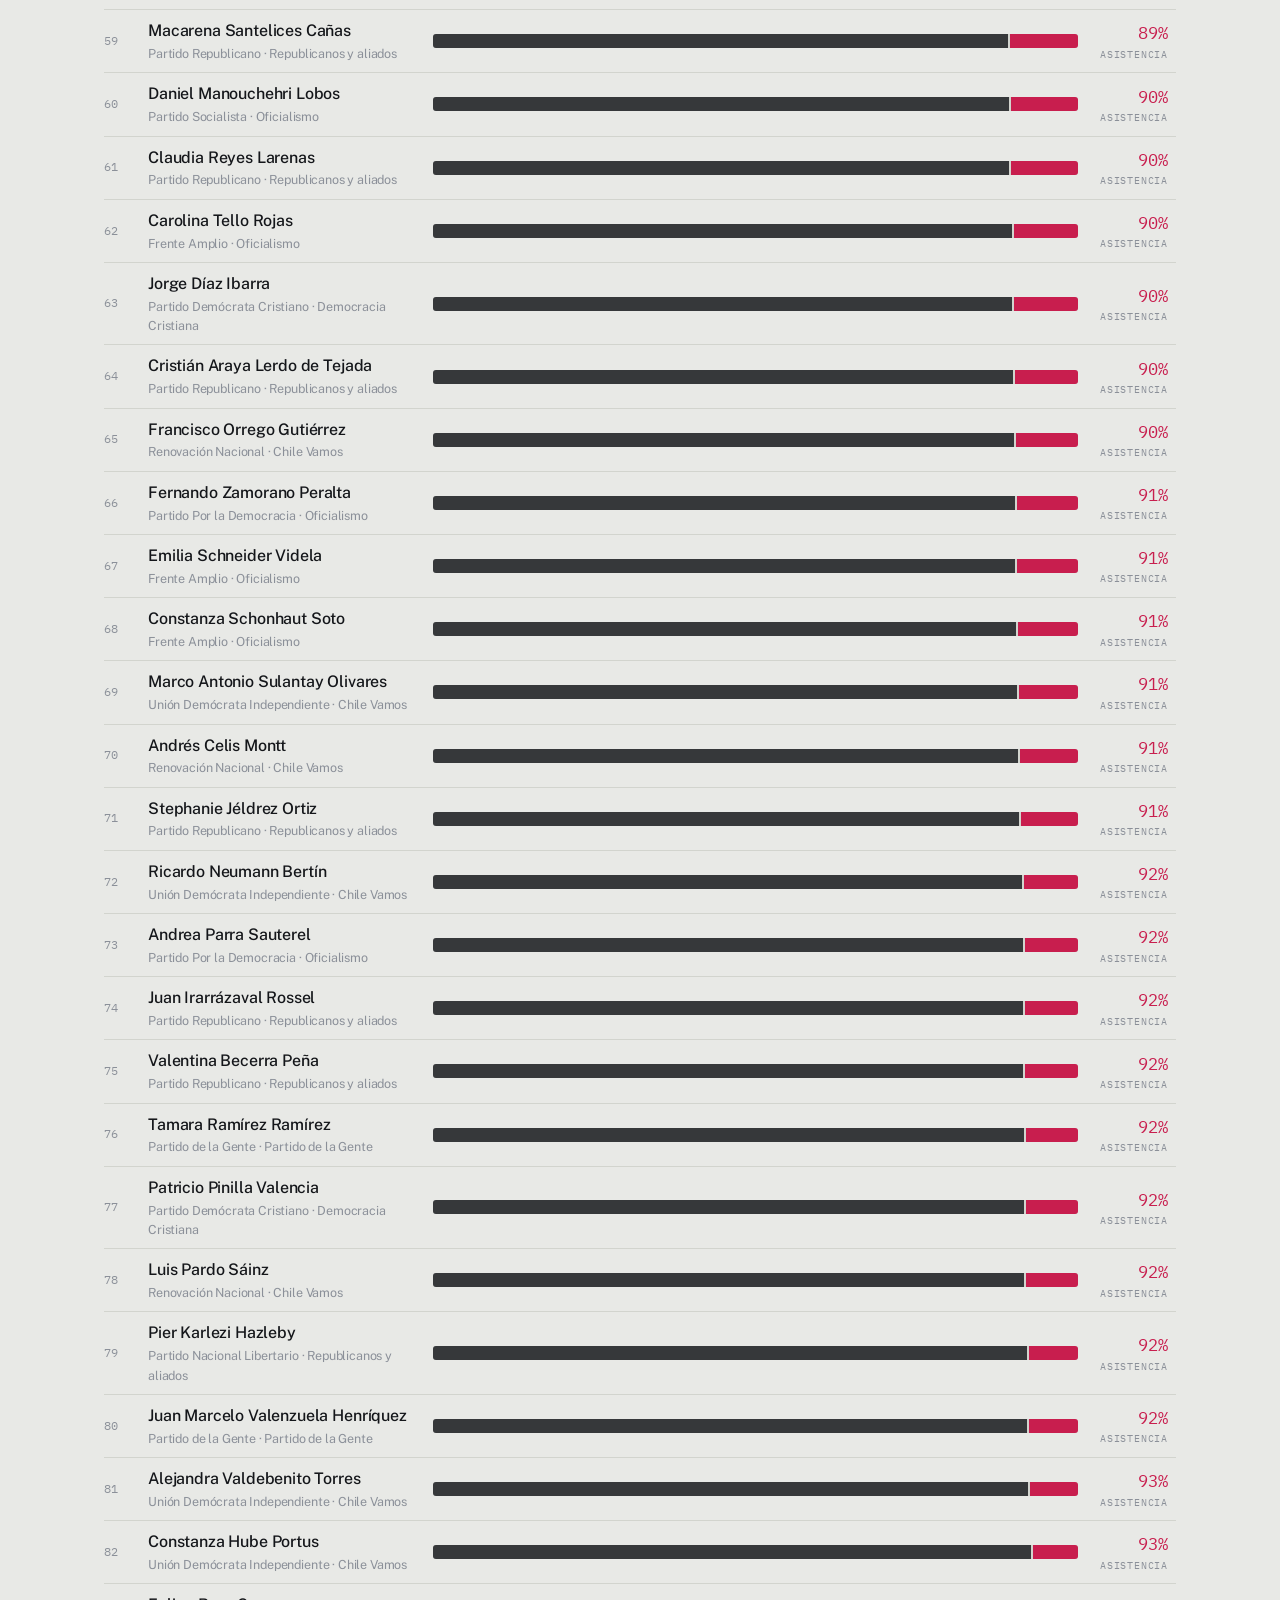
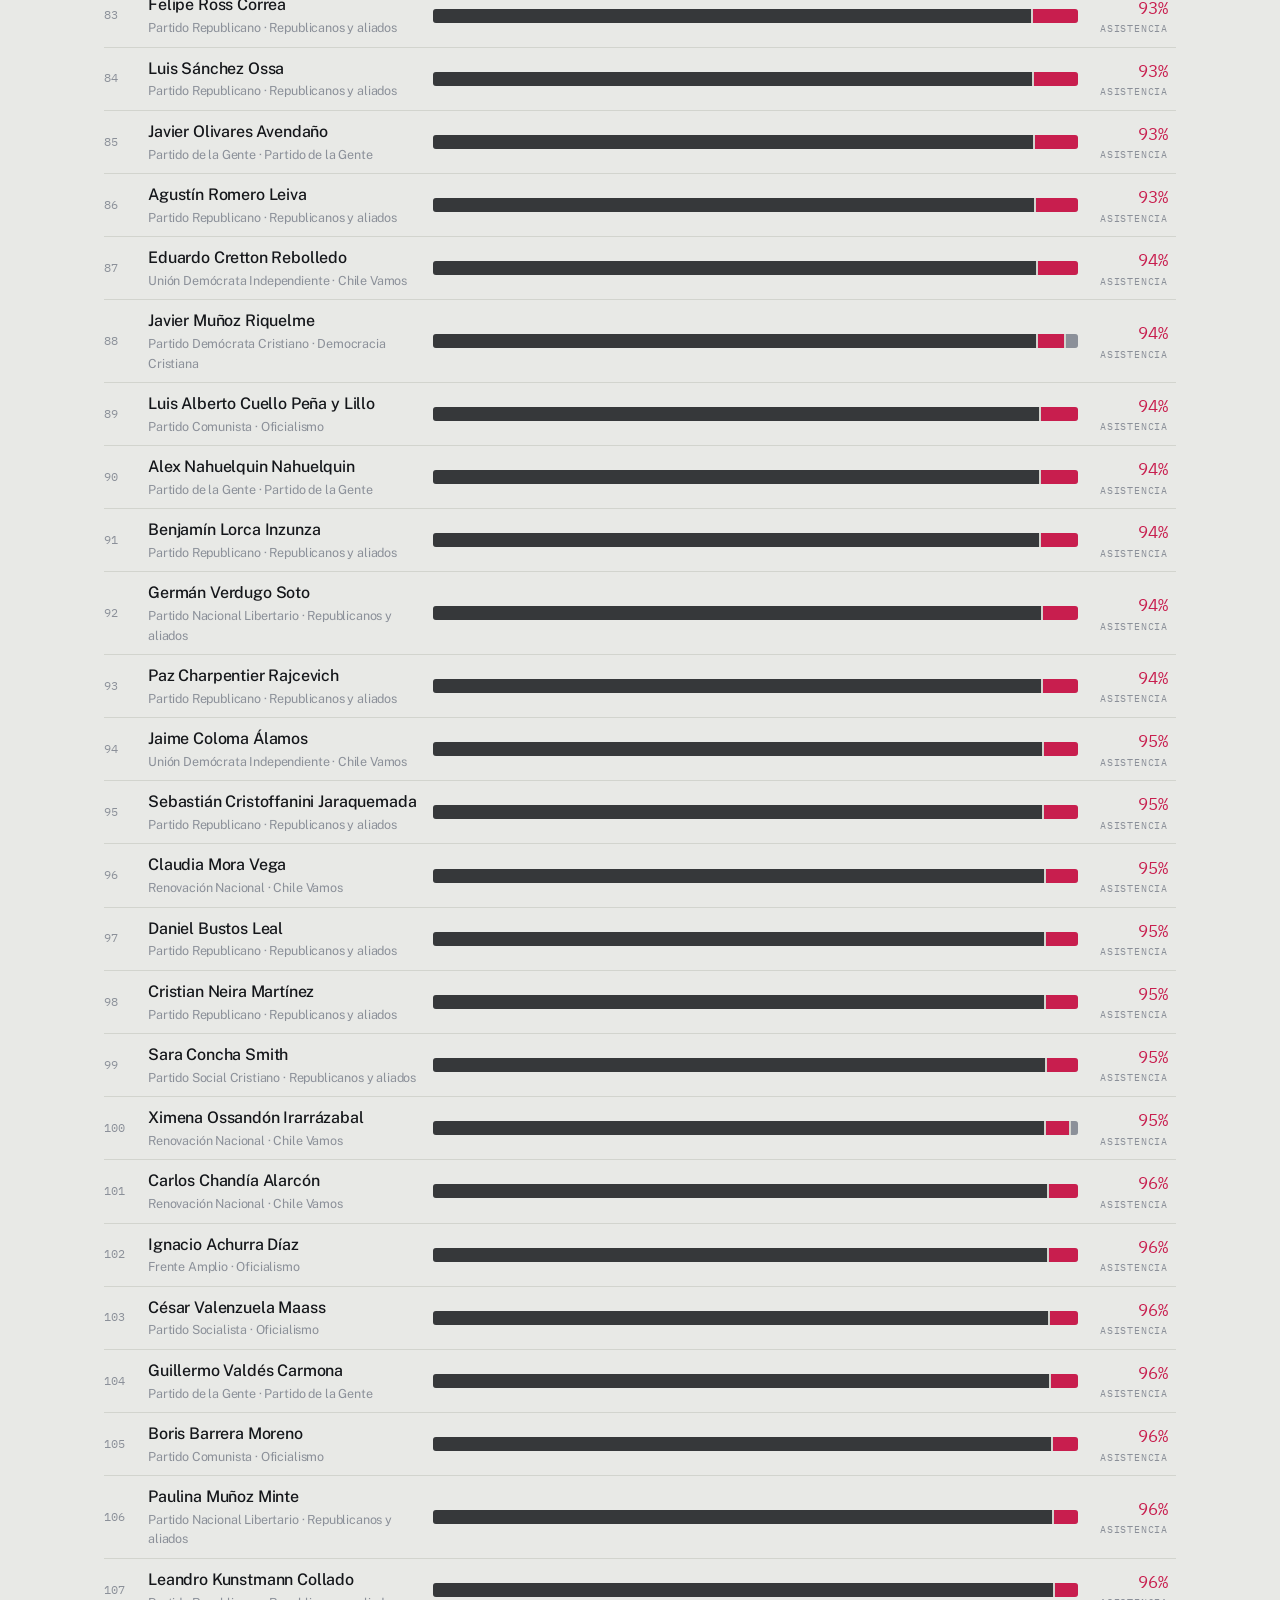
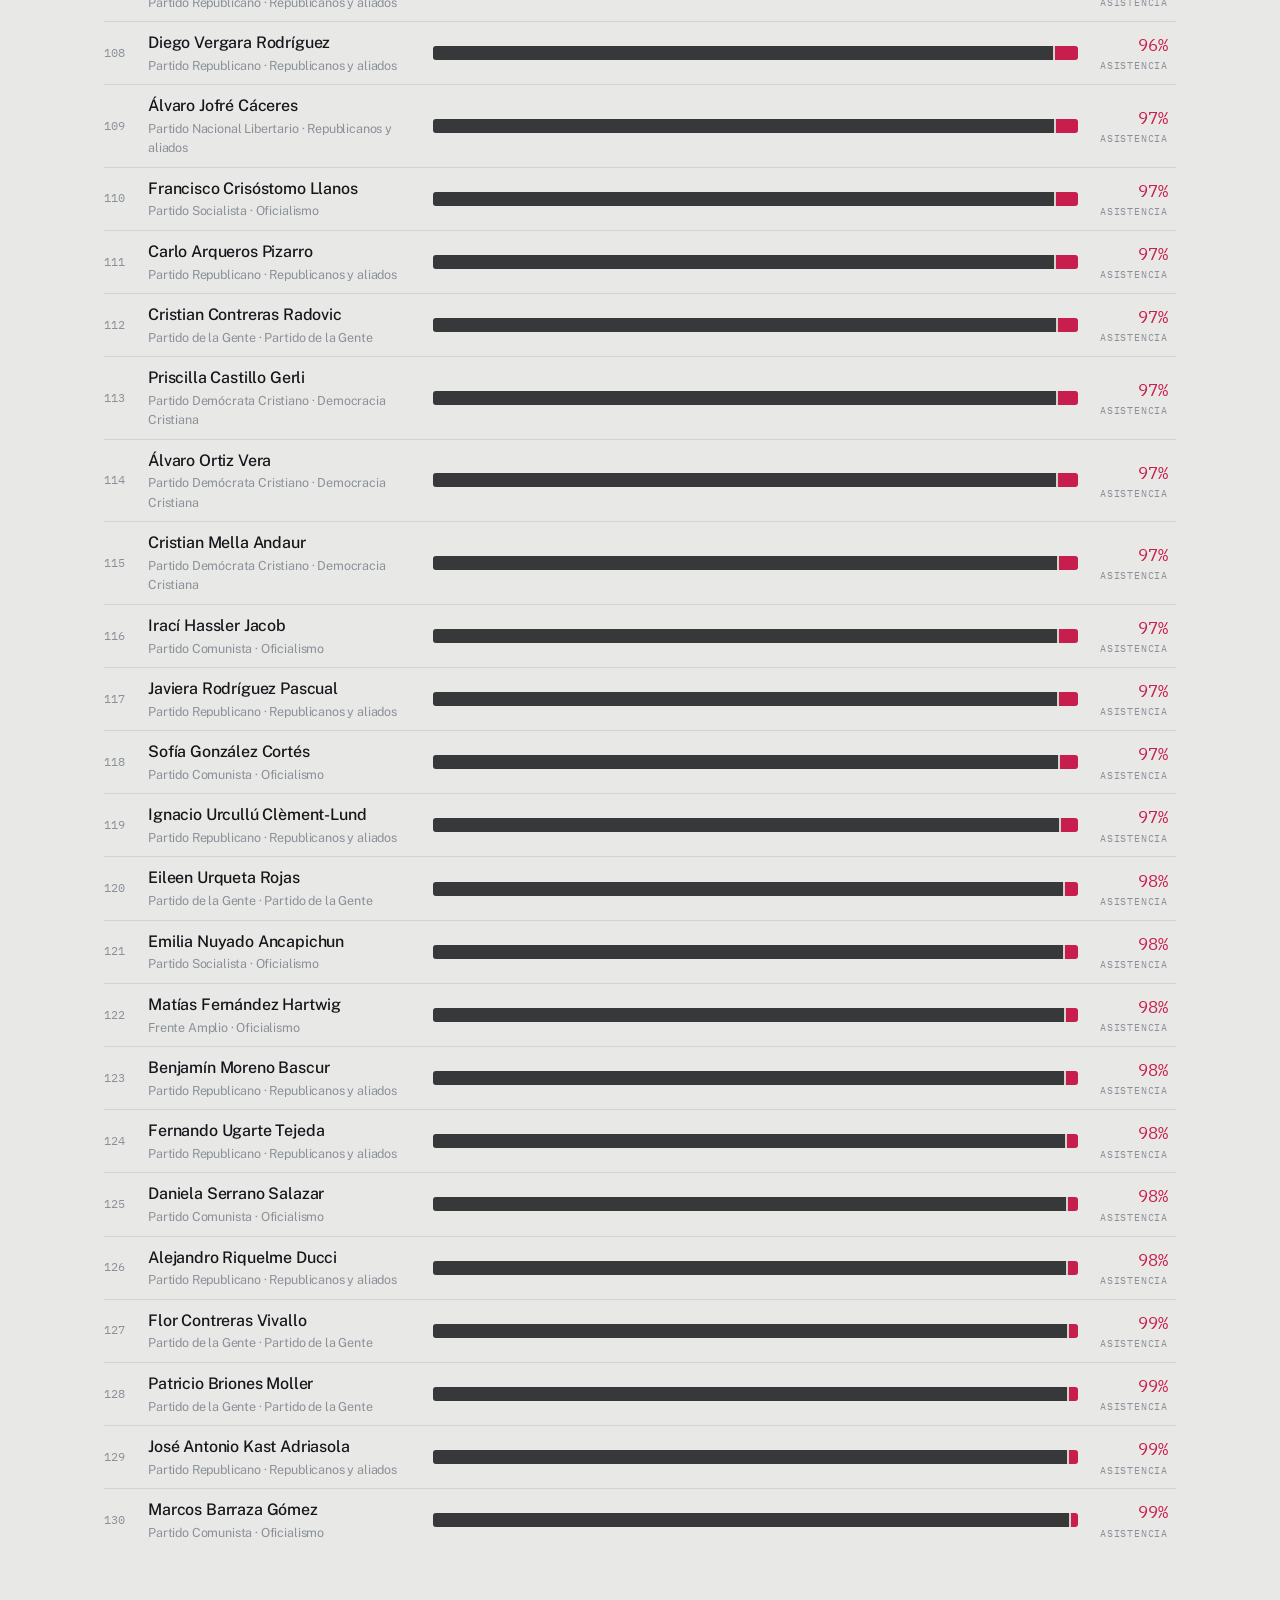
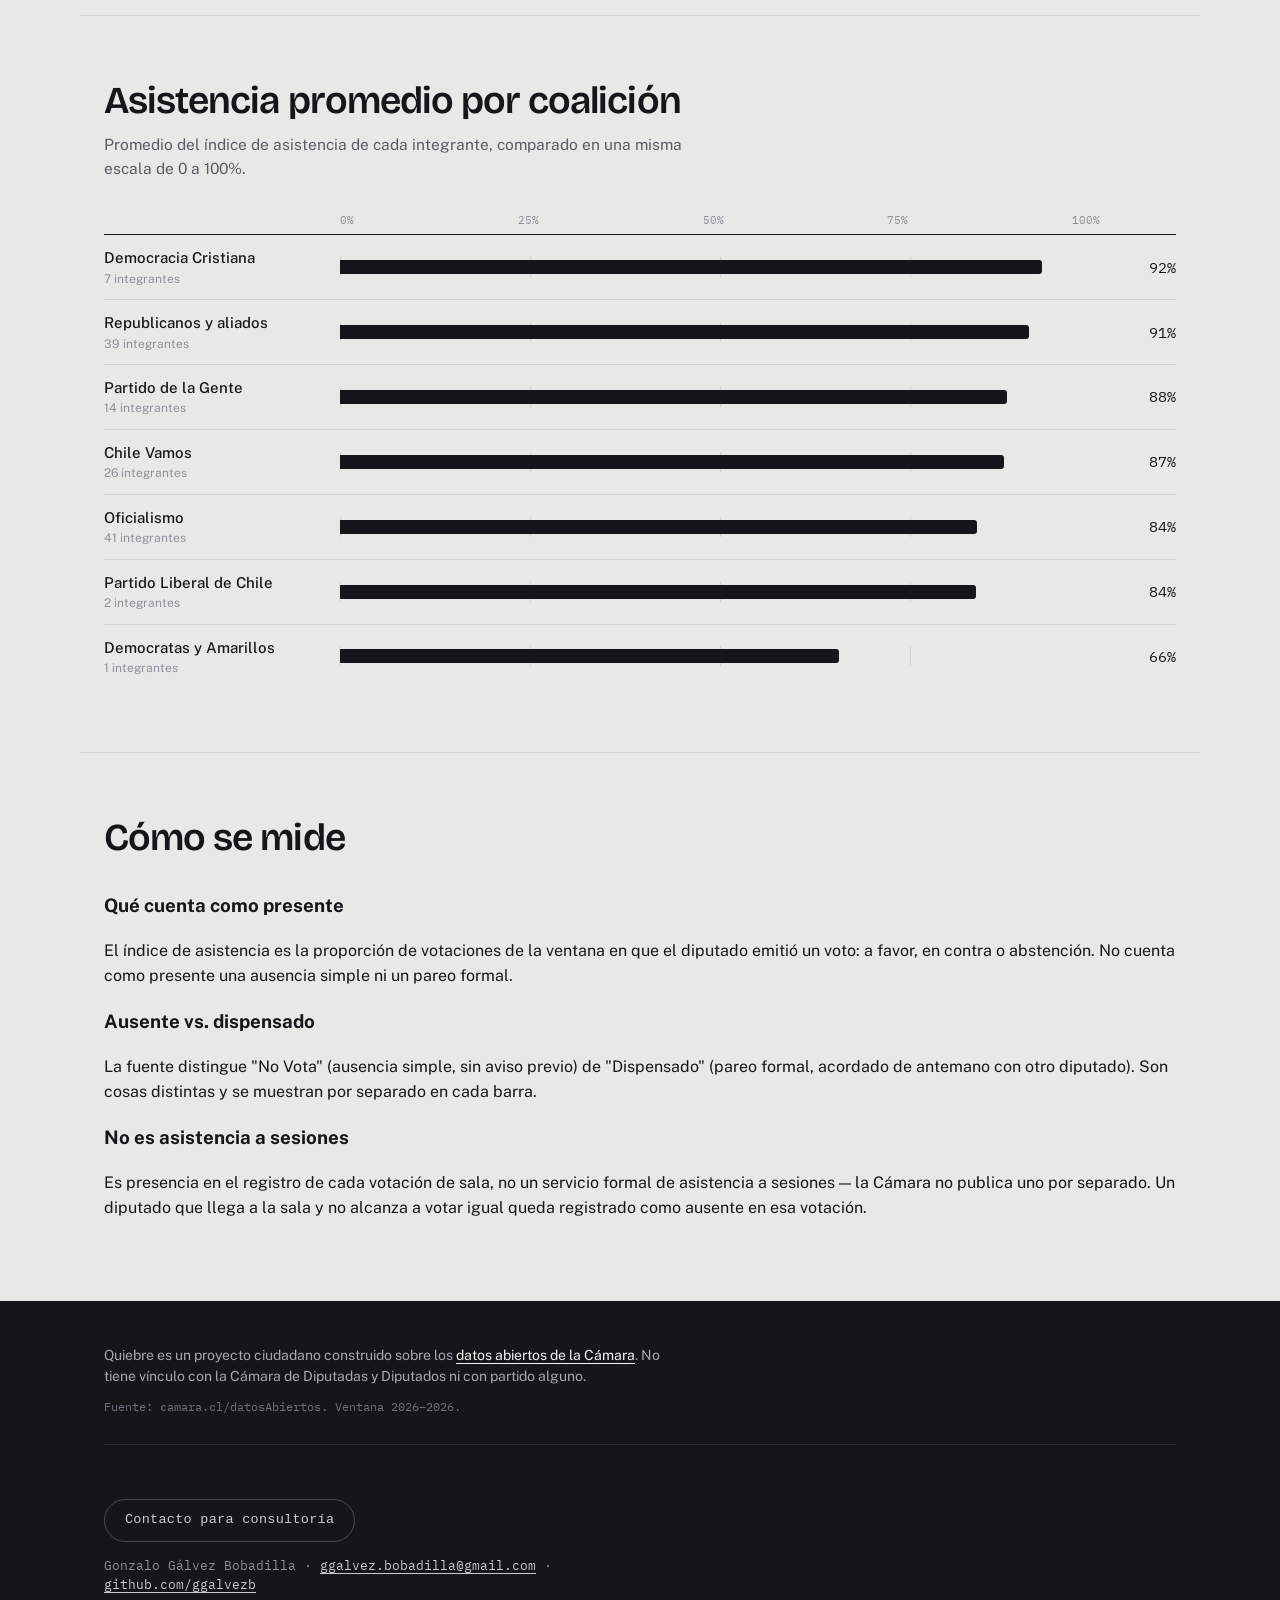
==== commit 13e4d818: "Agregar boton flotante de contacto El bloque del pie de pagina quedaba muy abajo para que alguien lo" ====
--- a/docs/asistencia.html
+++ b/docs/asistencia.html
@@ -121,6 +121,8 @@
   </div>
 </footer>
 
+<a class="flotante-contacto" href="mailto:ggalvez.bobadilla@gmail.com?subject=Consultor%C3%ADa">Contacto para consultoría</a>
+
 <script src="asistencia.js"></script>
 </body>
 </html>
--- a/docs/styles.css
+++ b/docs/styles.css
@@ -508,6 +508,38 @@
 }
 .contacto-datos a { color: #c9ccd2; }
 .contacto-datos a:hover { color: var(--quiebre); }
+
+.flotante-contacto {
+  position: fixed;
+  right: 20px;
+  bottom: 20px;
+  z-index: 15;
+  display: inline-flex;
+  align-items: center;
+  padding: 13px 22px;
+  border-radius: 99px;
+  background: var(--tinta);
+  color: var(--panel);
+  font-family: var(--dato);
+  font-size: 13px;
+  font-weight: 500;
+  letter-spacing: 0.02em;
+  text-decoration: none;
+  box-shadow: 0 10px 28px rgba(20, 22, 26, 0.28);
+  transition: background 0.14s ease, transform 0.14s ease;
+}
+.flotante-contacto:hover {
+  background: var(--quiebre);
+  color: var(--panel);
+  transform: translateY(-2px);
+}
+
+@media (max-width: 640px) {
+  .flotante-contacto {
+    right: 14px; bottom: 14px;
+    padding: 11px 16px; font-size: 12px;
+  }
+}
 
 /* --------------------------------------------------------------- movil */
 
